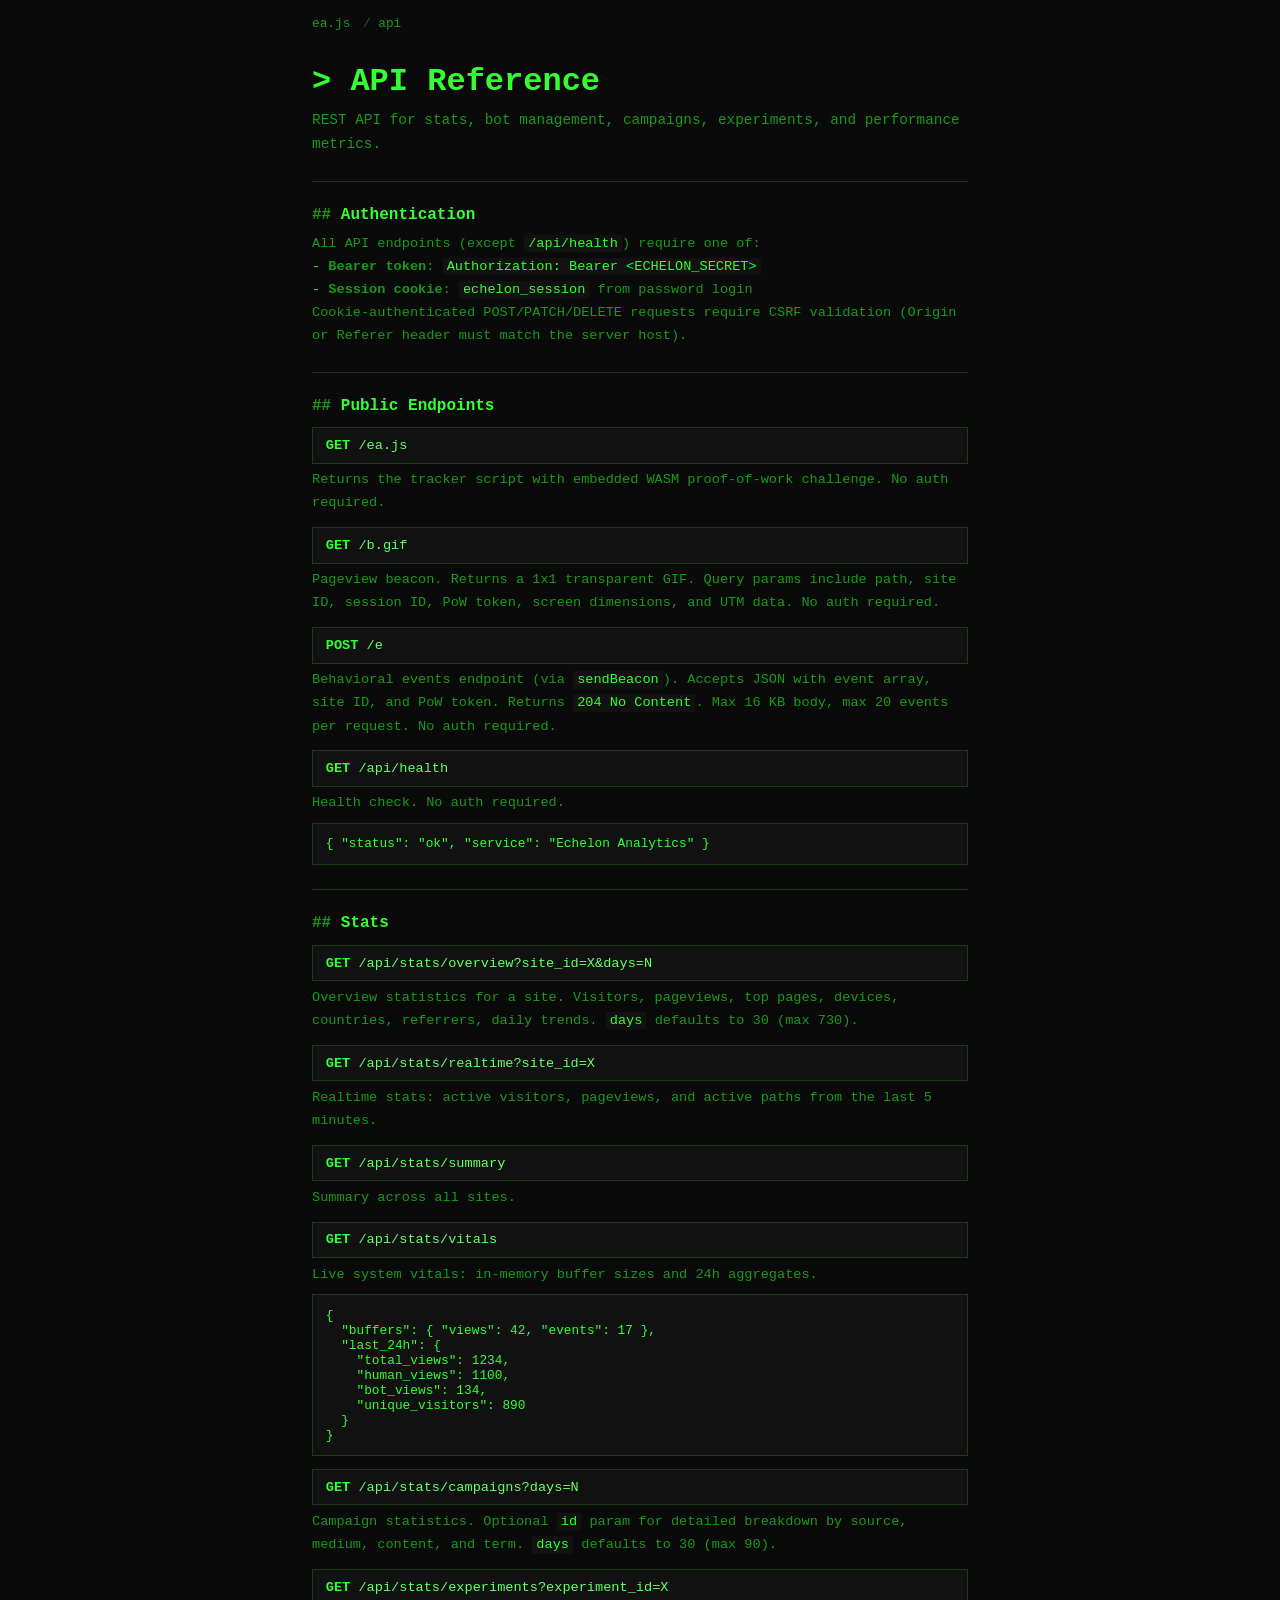
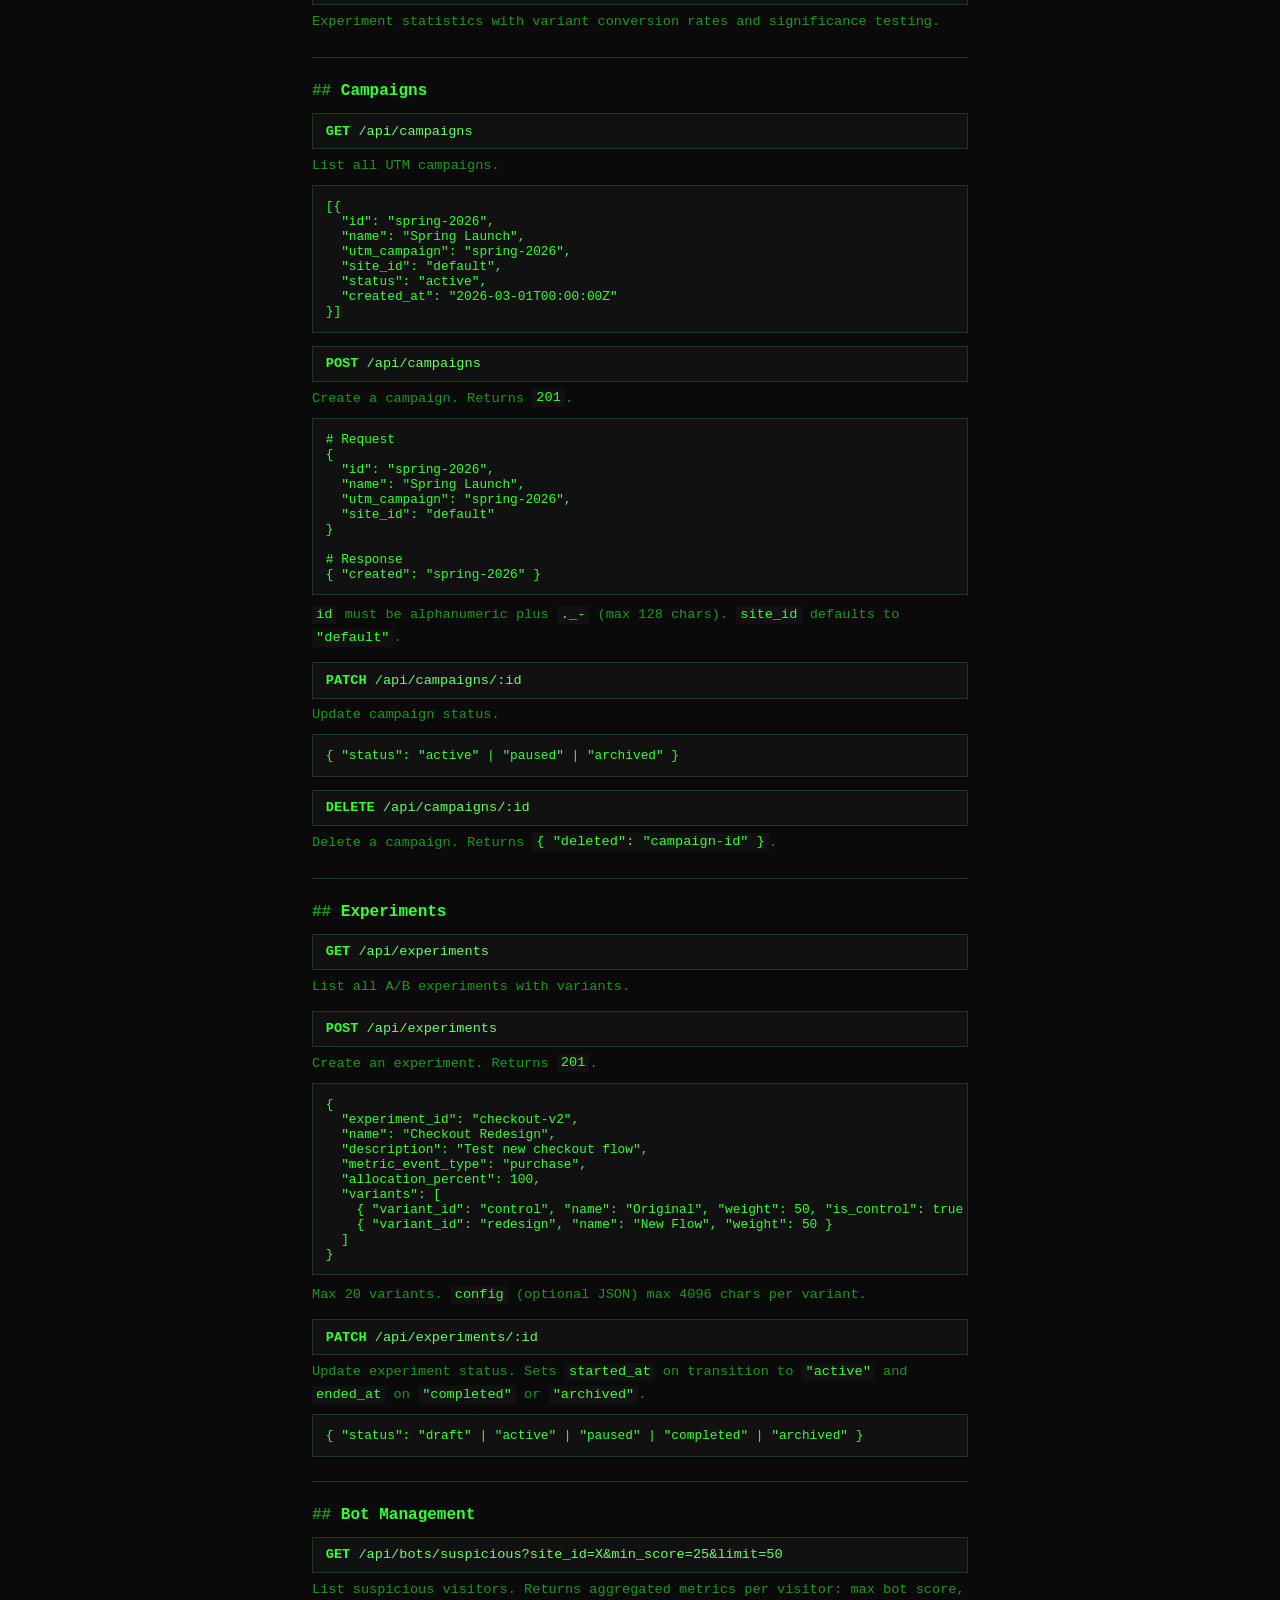
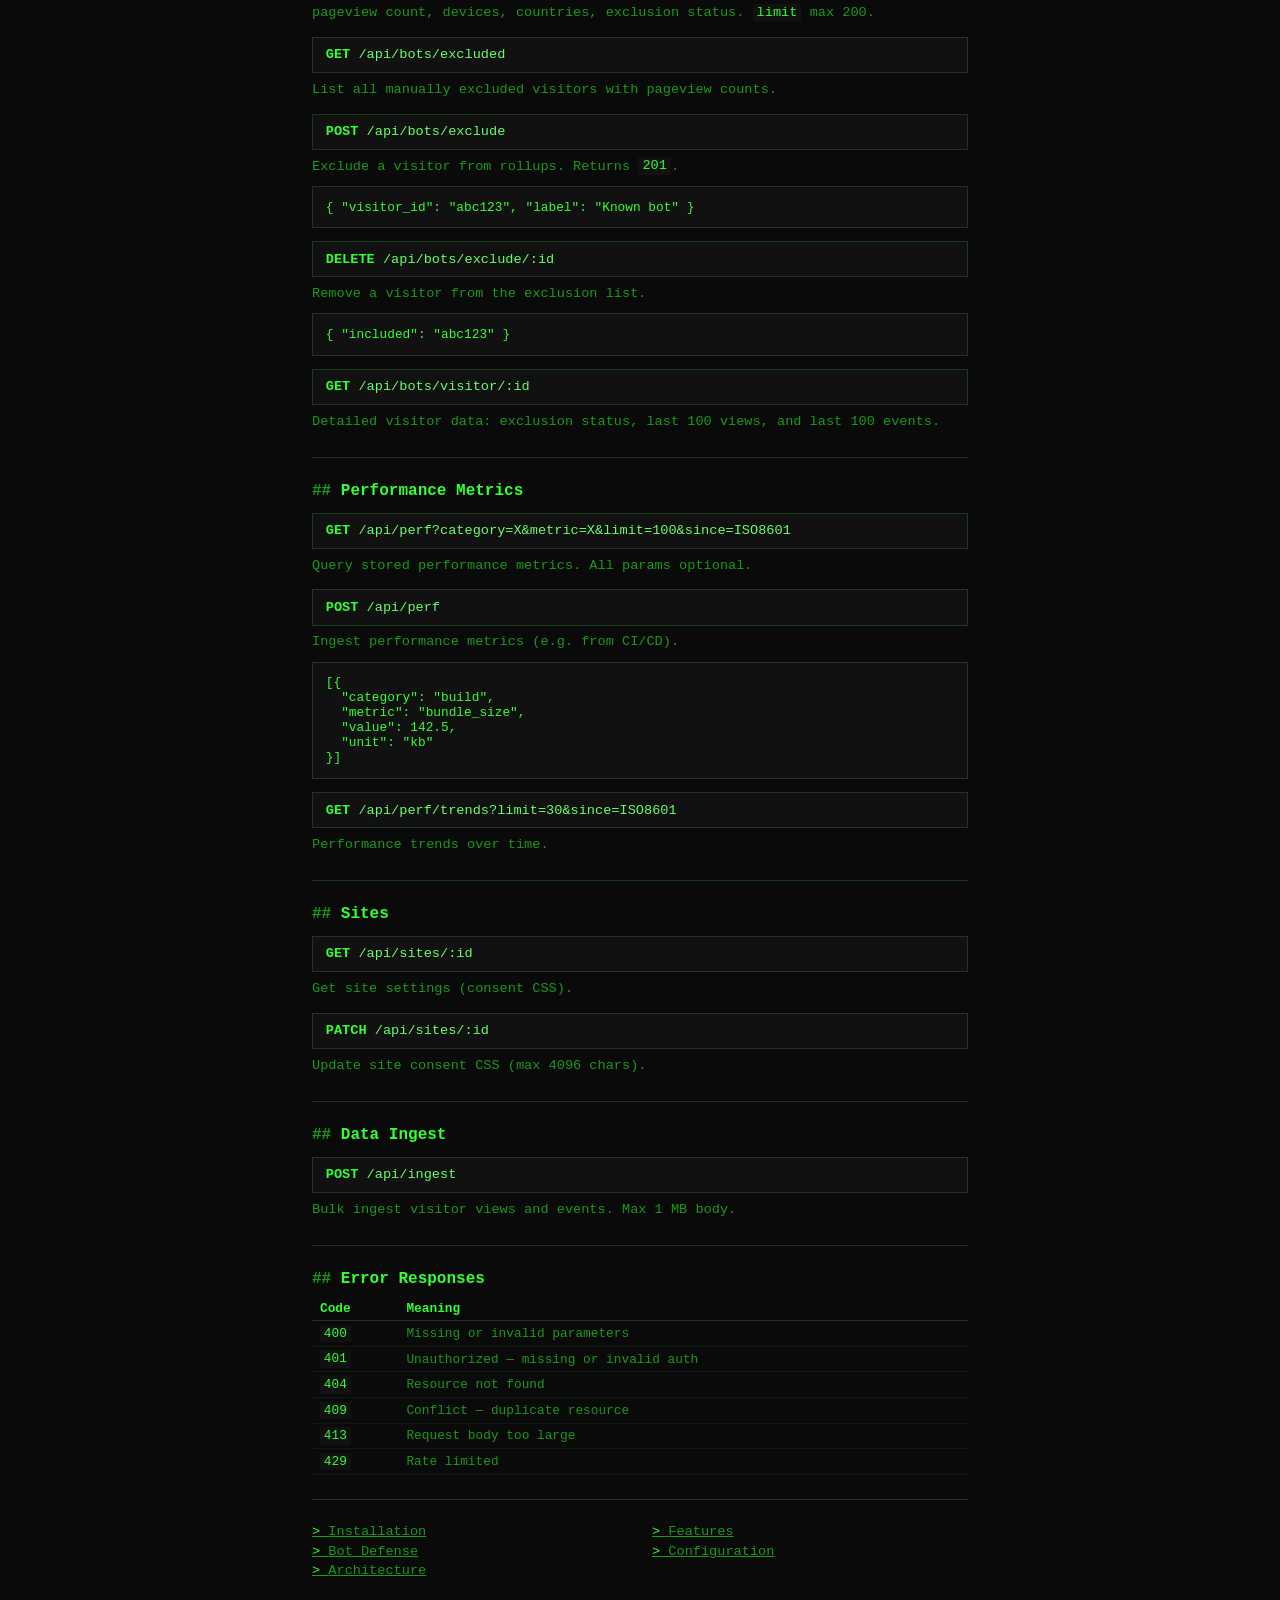
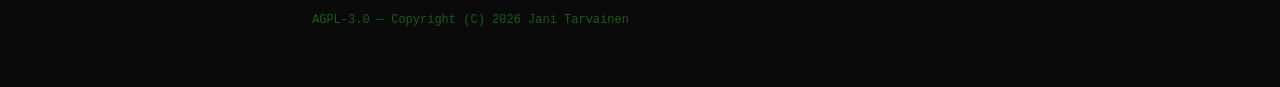
==== docs/api.html @ 827e0e88 "Complete documentation site with SEO, LLM discovery, and WASM PoW prominence Add missing api.html an" ====
<!DOCTYPE html>
<html lang="en">
<head>
<meta charset="utf-8">
<meta name="viewport" content="width=device-width, initial-scale=1">
<title>API Reference — ea.js Echelon Analytics</title>
<meta name="description" content="REST API reference for Echelon Analytics: stats, realtime monitoring, bot management, UTM campaigns, A/B experiments, performance metrics, and data ingest.">
<link rel="canonical" href="https://ea.js.org/api.html">
<link rel="icon" href="favicon.ico">
<meta property="og:type" content="article">
<meta property="og:site_name" content="ea.js — Echelon Analytics">
<meta property="og:title" content="API Reference — ea.js Echelon Analytics">
<meta property="og:description" content="REST API reference: stats, realtime monitoring, bot management, UTM campaigns, A/B experiments, and performance metrics.">
<meta property="og:url" content="https://ea.js.org/api.html">
<meta name="twitter:card" content="summary">
<meta name="twitter:title" content="API Reference — ea.js Echelon Analytics">
<meta name="twitter:description" content="REST API reference: stats, realtime monitoring, bot management, UTM campaigns, A/B experiments, and performance metrics.">
<link rel="stylesheet" href="css/style.css">
<script async src="https://ea.islets.app/ea.js" data-site="echelon-analytics" data-cookie></script>
</head>
<body>
<nav><a href="index.html">ea.js</a> <span class="sep">/</span> <a href="api.html">api</a></nav>
<main>
<h1>&gt; API Reference</h1>
<p class="tagline">REST API for stats, bot management, campaigns, experiments, and performance metrics.</p>

<hr>

<h2>Authentication</h2>
<p>All API endpoints (except <code>/api/health</code>) require one of:</p>
<ul>
<li><strong>Bearer token</strong>: <code>Authorization: Bearer &lt;ECHELON_SECRET&gt;</code></li>
<li><strong>Session cookie</strong>: <code>echelon_session</code> from password login</li>
</ul>
<p>Cookie-authenticated POST/PATCH/DELETE requests require CSRF validation (Origin or Referer header must match the server host).</p>

<hr>

<h2>Public Endpoints</h2>

<div class="endpoint"><span class="method">GET</span> <span class="path">/ea.js</span></div>
<p>Returns the tracker script with embedded WASM proof-of-work challenge. No auth required.</p>

<div class="endpoint"><span class="method">GET</span> <span class="path">/b.gif</span></div>
<p>Pageview beacon. Returns a 1x1 transparent GIF. Query params include path, site ID, session ID, PoW token, screen dimensions, and UTM data. No auth required.</p>

<div class="endpoint"><span class="method">POST</span> <span class="path">/e</span></div>
<p>Behavioral events endpoint (via <code>sendBeacon</code>). Accepts JSON with event array, site ID, and PoW token. Returns <code>204 No Content</code>. Max 16 KB body, max 20 events per request. No auth required.</p>

<div class="endpoint"><span class="method">GET</span> <span class="path">/api/health</span></div>
<p>Health check. No auth required.</p>
<pre>{ "status": "ok", "service": "Echelon Analytics" }</pre>

<hr>

<h2>Stats</h2>

<div class="endpoint"><span class="method">GET</span> <span class="path">/api/stats/overview?site_id=X&amp;days=N</span></div>
<p>Overview statistics for a site. Visitors, pageviews, top pages, devices, countries, referrers, daily trends. <code>days</code> defaults to 30 (max 730).</p>

<div class="endpoint"><span class="method">GET</span> <span class="path">/api/stats/realtime?site_id=X</span></div>
<p>Realtime stats: active visitors, pageviews, and active paths from the last 5 minutes.</p>

<div class="endpoint"><span class="method">GET</span> <span class="path">/api/stats/summary</span></div>
<p>Summary across all sites.</p>

<div class="endpoint"><span class="method">GET</span> <span class="path">/api/stats/vitals</span></div>
<p>Live system vitals: in-memory buffer sizes and 24h aggregates.</p>
<pre>{
  "buffers": { "views": 42, "events": 17 },
  "last_24h": {
    "total_views": 1234,
    "human_views": 1100,
    "bot_views": 134,
    "unique_visitors": 890
  }
}</pre>

<div class="endpoint"><span class="method">GET</span> <span class="path">/api/stats/campaigns?days=N</span></div>
<p>Campaign statistics. Optional <code>id</code> param for detailed breakdown by source, medium, content, and term. <code>days</code> defaults to 30 (max 90).</p>

<div class="endpoint"><span class="method">GET</span> <span class="path">/api/stats/experiments?experiment_id=X</span></div>
<p>Experiment statistics with variant conversion rates and significance testing.</p>

<hr>

<h2>Campaigns</h2>

<div class="endpoint"><span class="method">GET</span> <span class="path">/api/campaigns</span></div>
<p>List all UTM campaigns.</p>
<pre>[{
  "id": "spring-2026",
  "name": "Spring Launch",
  "utm_campaign": "spring-2026",
  "site_id": "default",
  "status": "active",
  "created_at": "2026-03-01T00:00:00Z"
}]</pre>

<div class="endpoint"><span class="method">POST</span> <span class="path">/api/campaigns</span></div>
<p>Create a campaign. Returns <code>201</code>.</p>
<pre># Request
{
  "id": "spring-2026",
  "name": "Spring Launch",
  "utm_campaign": "spring-2026",
  "site_id": "default"
}

# Response
{ "created": "spring-2026" }</pre>
<p><code>id</code> must be alphanumeric plus <code>._-</code> (max 128 chars). <code>site_id</code> defaults to <code>"default"</code>.</p>

<div class="endpoint"><span class="method">PATCH</span> <span class="path">/api/campaigns/:id</span></div>
<p>Update campaign status.</p>
<pre>{ "status": "active" | "paused" | "archived" }</pre>

<div class="endpoint"><span class="method">DELETE</span> <span class="path">/api/campaigns/:id</span></div>
<p>Delete a campaign. Returns <code>{ "deleted": "campaign-id" }</code>.</p>

<hr>

<h2>Experiments</h2>

<div class="endpoint"><span class="method">GET</span> <span class="path">/api/experiments</span></div>
<p>List all A/B experiments with variants.</p>

<div class="endpoint"><span class="method">POST</span> <span class="path">/api/experiments</span></div>
<p>Create an experiment. Returns <code>201</code>.</p>
<pre>{
  "experiment_id": "checkout-v2",
  "name": "Checkout Redesign",
  "description": "Test new checkout flow",
  "metric_event_type": "purchase",
  "allocation_percent": 100,
  "variants": [
    { "variant_id": "control", "name": "Original", "weight": 50, "is_control": true },
    { "variant_id": "redesign", "name": "New Flow", "weight": 50 }
  ]
}</pre>
<p>Max 20 variants. <code>config</code> (optional JSON) max 4096 chars per variant.</p>

<div class="endpoint"><span class="method">PATCH</span> <span class="path">/api/experiments/:id</span></div>
<p>Update experiment status. Sets <code>started_at</code> on transition to <code>"active"</code> and <code>ended_at</code> on <code>"completed"</code> or <code>"archived"</code>.</p>
<pre>{ "status": "draft" | "active" | "paused" | "completed" | "archived" }</pre>

<hr>

<h2>Bot Management</h2>

<div class="endpoint"><span class="method">GET</span> <span class="path">/api/bots/suspicious?site_id=X&amp;min_score=25&amp;limit=50</span></div>
<p>List suspicious visitors. Returns aggregated metrics per visitor: max bot score, pageview count, devices, countries, exclusion status. <code>limit</code> max 200.</p>

<div class="endpoint"><span class="method">GET</span> <span class="path">/api/bots/excluded</span></div>
<p>List all manually excluded visitors with pageview counts.</p>

<div class="endpoint"><span class="method">POST</span> <span class="path">/api/bots/exclude</span></div>
<p>Exclude a visitor from rollups. Returns <code>201</code>.</p>
<pre>{ "visitor_id": "abc123", "label": "Known bot" }</pre>

<div class="endpoint"><span class="method">DELETE</span> <span class="path">/api/bots/exclude/:id</span></div>
<p>Remove a visitor from the exclusion list.</p>
<pre>{ "included": "abc123" }</pre>

<div class="endpoint"><span class="method">GET</span> <span class="path">/api/bots/visitor/:id</span></div>
<p>Detailed visitor data: exclusion status, last 100 views, and last 100 events.</p>

<hr>

<h2>Performance Metrics</h2>

<div class="endpoint"><span class="method">GET</span> <span class="path">/api/perf?category=X&amp;metric=X&amp;limit=100&amp;since=ISO8601</span></div>
<p>Query stored performance metrics. All params optional.</p>

<div class="endpoint"><span class="method">POST</span> <span class="path">/api/perf</span></div>
<p>Ingest performance metrics (e.g. from CI/CD).</p>
<pre>[{
  "category": "build",
  "metric": "bundle_size",
  "value": 142.5,
  "unit": "kb"
}]</pre>

<div class="endpoint"><span class="method">GET</span> <span class="path">/api/perf/trends?limit=30&amp;since=ISO8601</span></div>
<p>Performance trends over time.</p>

<hr>

<h2>Sites</h2>

<div class="endpoint"><span class="method">GET</span> <span class="path">/api/sites/:id</span></div>
<p>Get site settings (consent CSS).</p>

<div class="endpoint"><span class="method">PATCH</span> <span class="path">/api/sites/:id</span></div>
<p>Update site consent CSS (max 4096 chars).</p>

<hr>

<h2>Data Ingest</h2>

<div class="endpoint"><span class="method">POST</span> <span class="path">/api/ingest</span></div>
<p>Bulk ingest visitor views and events. Max 1 MB body.</p>

<hr>

<h2>Error Responses</h2>
<table>
<tr><th>Code</th><th>Meaning</th></tr>
<tr><td><code>400</code></td><td>Missing or invalid parameters</td></tr>
<tr><td><code>401</code></td><td>Unauthorized — missing or invalid auth</td></tr>
<tr><td><code>404</code></td><td>Resource not found</td></tr>
<tr><td><code>409</code></td><td>Conflict — duplicate resource</td></tr>
<tr><td><code>413</code></td><td>Request body too large</td></tr>
<tr><td><code>429</code></td><td>Rate limited</td></tr>
</table>

<hr>
<div class="doc-nav">
<a href="installation.html">Installation</a>
<a href="features.html">Features</a>
<a href="bot-defense.html">Bot Defense</a>
<a href="configuration.html">Configuration</a>
<a href="architecture.html">Architecture</a>
</div>
<p class="footer">AGPL-3.0 — Copyright (C) 2026 Jani Tarvainen</p>
</main>
</body>
</html>
---- docs/css/style.css ----
* { margin: 0; padding: 0; box-sizing: border-box; }
body {
  background: #0a0a0a;
  color: #33ff33;
  font-family: "Courier New", Courier, monospace;
  min-height: 100vh;
  display: flex;
  flex-direction: column;
  align-items: center;
}
main {
  max-width: 720px;
  width: 100%;
  padding: 2rem;
  flex: 1;
}
h1 {
  font-size: 2rem;
  margin-bottom: 0.5rem;
}
h1 span { color: #1a9a1a; }
.tagline {
  color: #1a9a1a;
  font-size: 0.9rem;
  margin-bottom: 1.5rem;
}
h2 {
  font-size: 1rem;
  margin-top: 1.5rem;
  margin-bottom: 0.5rem;
  color: #33ff33;
}
h2::before { content: "## "; color: #1a9a1a; }
h3 {
  font-size: 0.9rem;
  margin-top: 1.2rem;
  margin-bottom: 0.4rem;
  color: #33ff33;
}
h3::before { content: "### "; color: #1a9a1a; }
p, li {
  color: #1a9a1a;
  font-size: 0.85rem;
  line-height: 1.7;
}
ul, ol {
  list-style: none;
  padding: 0;
}
li::before {
  content: "- ";
  color: #33ff33;
}
code {
  color: #33ff33;
  background: #111;
  padding: 0.1em 0.3em;
}
pre {
  background: #111;
  border: 1px solid #1a3a1a;
  padding: 0.8rem;
  margin: 0.5rem 0;
  overflow-x: auto;
  font-size: 0.8rem;
  color: #33ff33;
}
a { color: #33ff33; }
a:hover { color: #66ff66; }
.cursor {
  display: inline-block;
  width: 0.6em;
  height: 1.1em;
  background: #33ff33;
  vertical-align: text-bottom;
  animation: blink 1s step-end infinite;
}
@keyframes blink {
  50% { opacity: 0; }
}
hr {
  border: none;
  border-top: 1px solid #1a3a1a;
  margin: 1.5rem 0;
}
.footer {
  margin-top: 2rem;
  font-size: 0.75rem;
  color: #1a5a1a;
}

/* Navigation */
nav {
  max-width: 720px;
  width: 100%;
  padding: 1rem 2rem 0;
  font-size: 0.8rem;
}
nav a {
  color: #1a9a1a;
  text-decoration: none;
  margin-right: 0.3rem;
}
nav a:hover { color: #33ff33; }
nav .sep { color: #1a5a1a; }

/* Doc index grid */
.doc-nav {
  display: grid;
  grid-template-columns: 1fr 1fr;
  gap: 0.3rem 1.5rem;
  margin: 0.5rem 0;
}
.doc-nav a {
  font-size: 0.85rem;
  color: #1a9a1a;
}
.doc-nav a:hover { color: #33ff33; }
.doc-nav a::before {
  content: "> ";
  color: #33ff33;
}

/* Tables */
table {
  width: 100%;
  border-collapse: collapse;
  margin: 0.5rem 0;
  font-size: 0.8rem;
}
th {
  text-align: left;
  color: #33ff33;
  border-bottom: 1px solid #1a3a1a;
  padding: 0.3rem 0.5rem;
}
td {
  color: #1a9a1a;
  border-bottom: 1px solid #0d1a0d;
  padding: 0.3rem 0.5rem;
  vertical-align: top;
}
tr:hover td { color: #33ff33; }

/* Endpoint blocks */
.endpoint {
  background: #111;
  border: 1px solid #1a3a1a;
  padding: 0.6rem 0.8rem;
  margin: 0.8rem 0 0.3rem;
  font-size: 0.85rem;
}
.endpoint .method {
  color: #33ff33;
  font-weight: bold;
}
.endpoint .path {
  color: #66ff66;
}
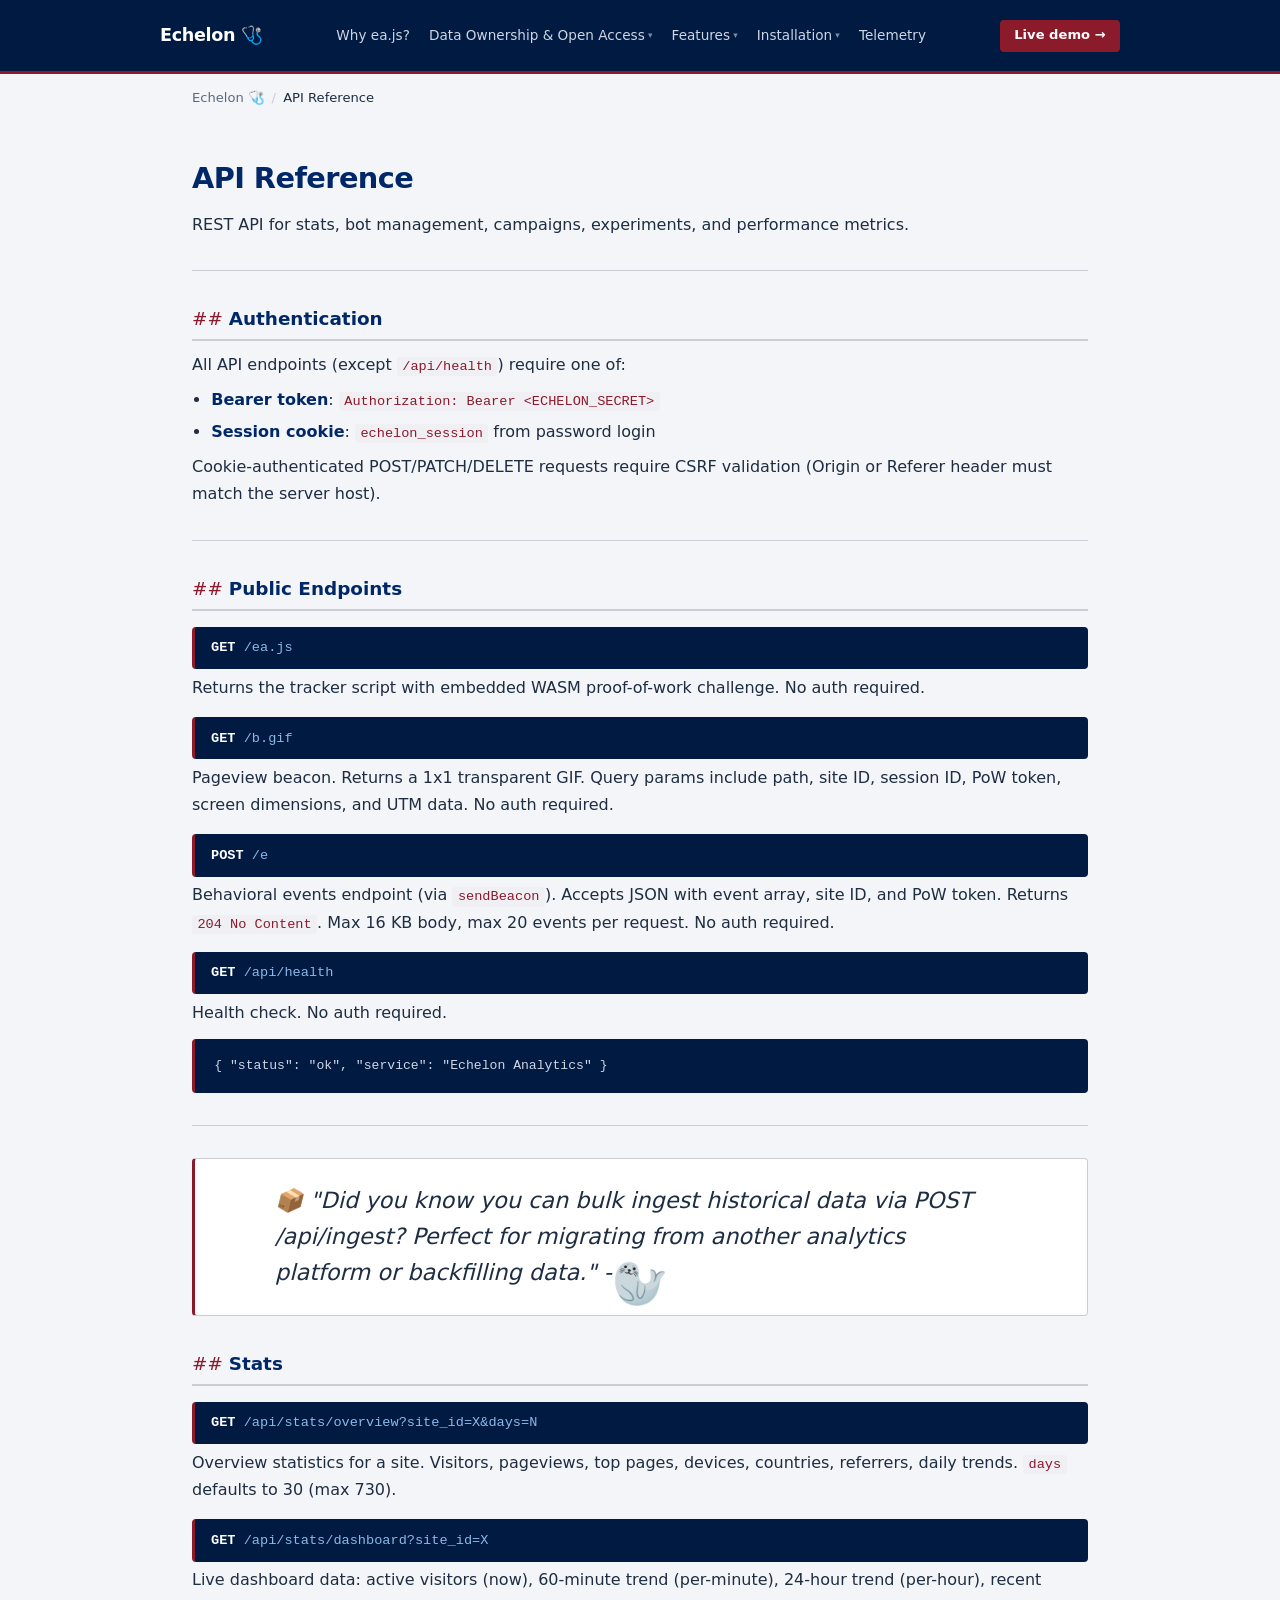
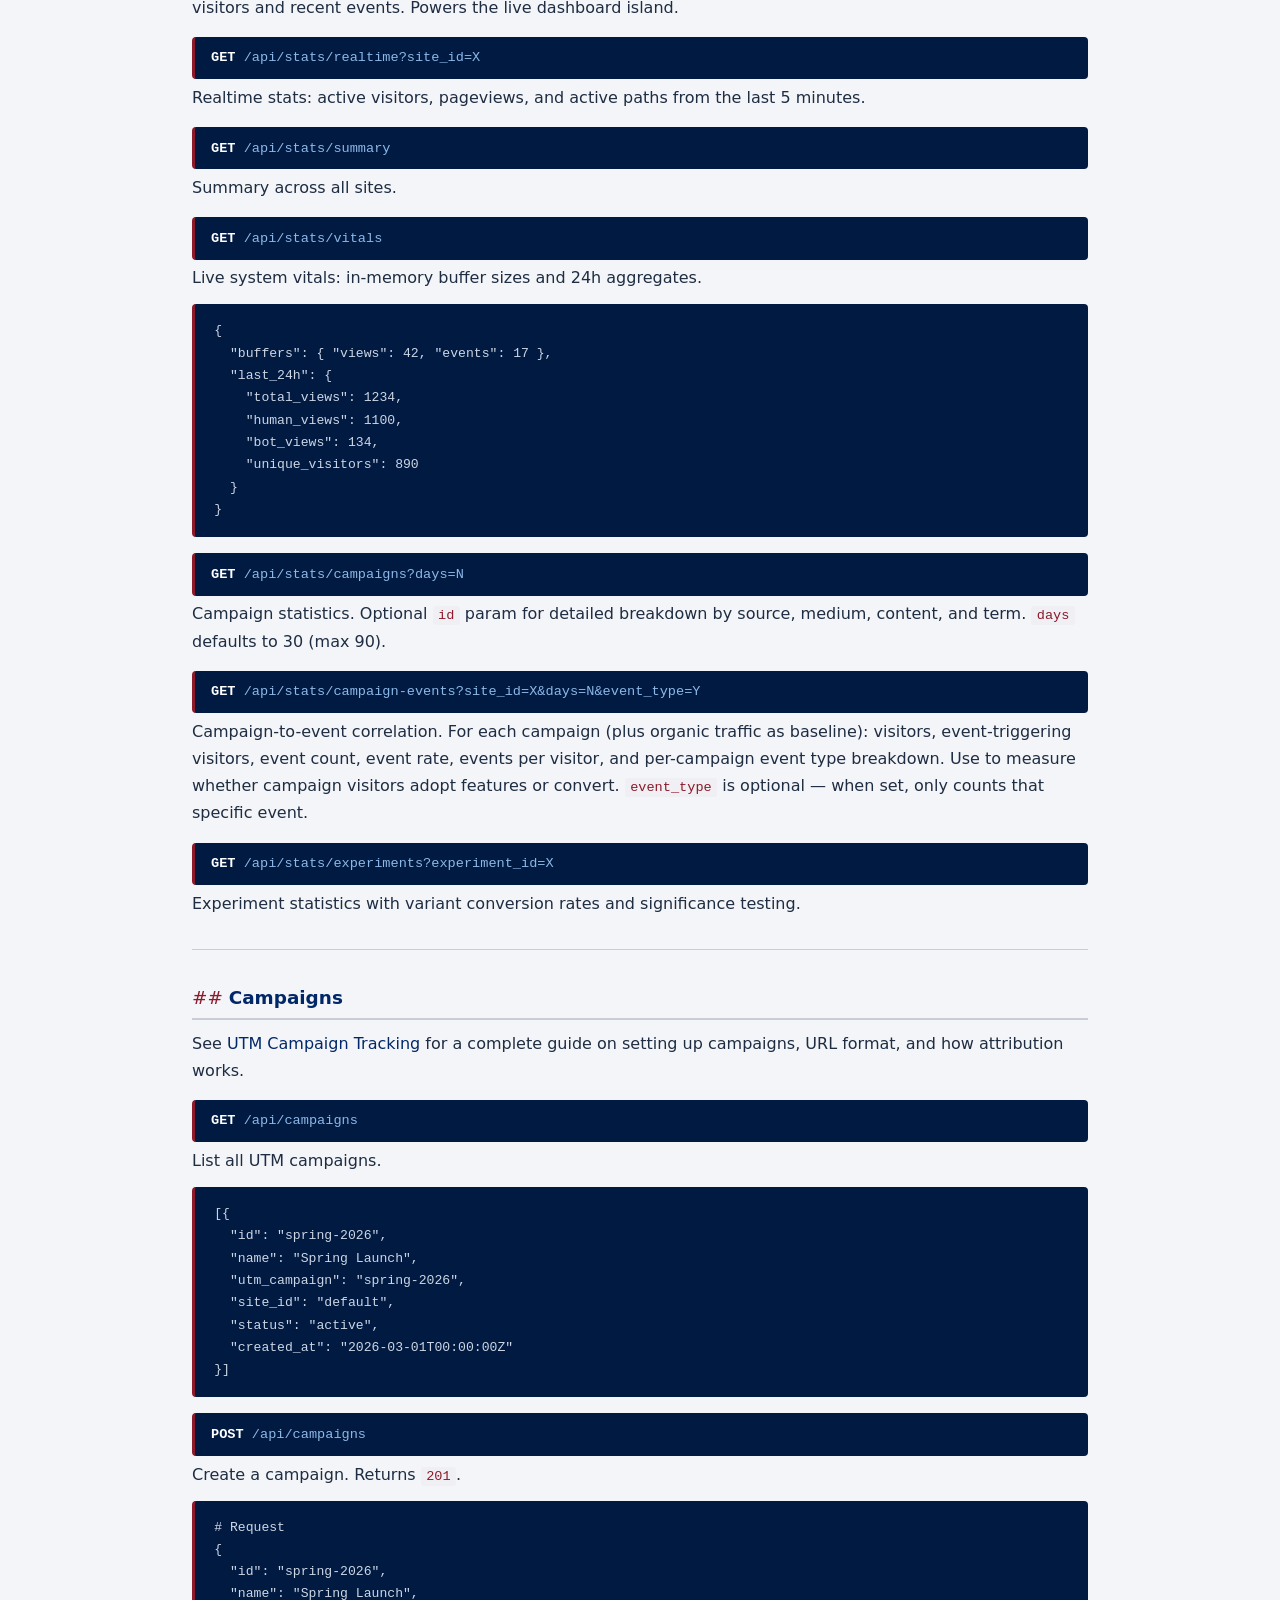
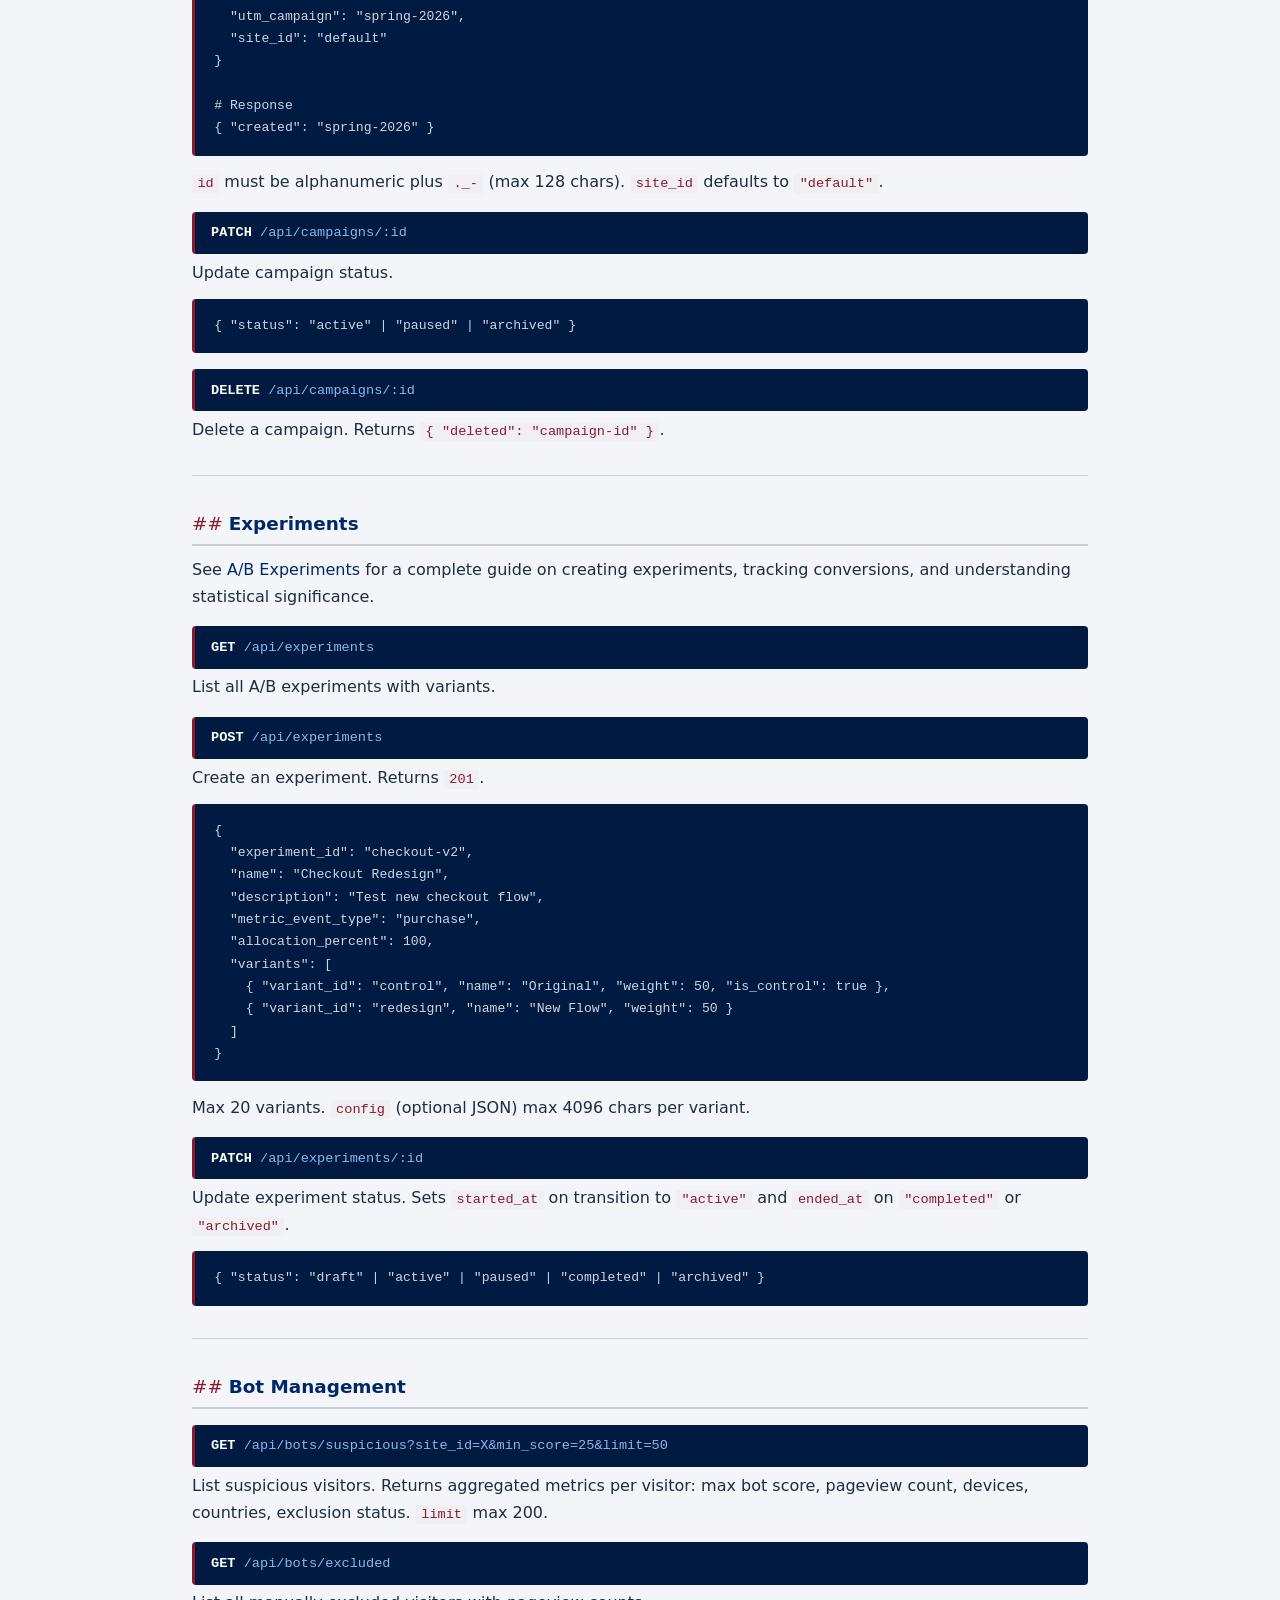
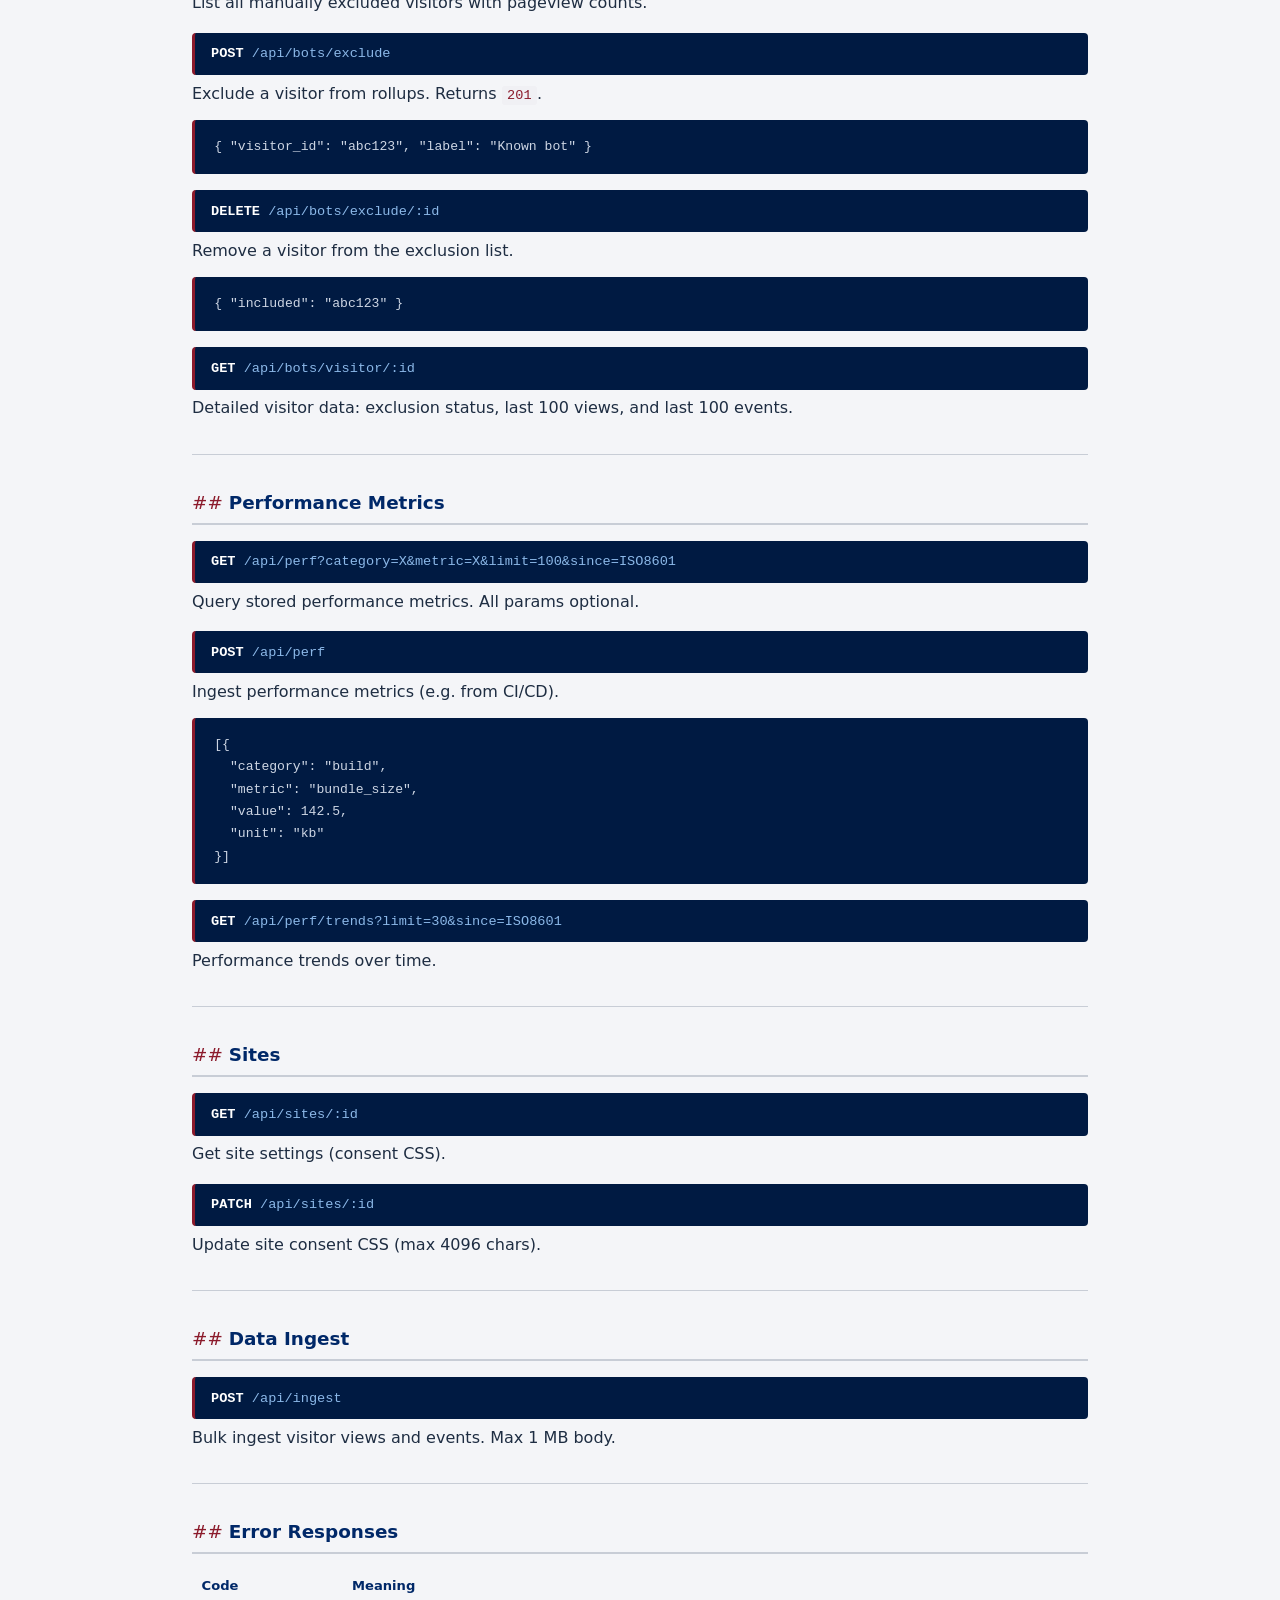
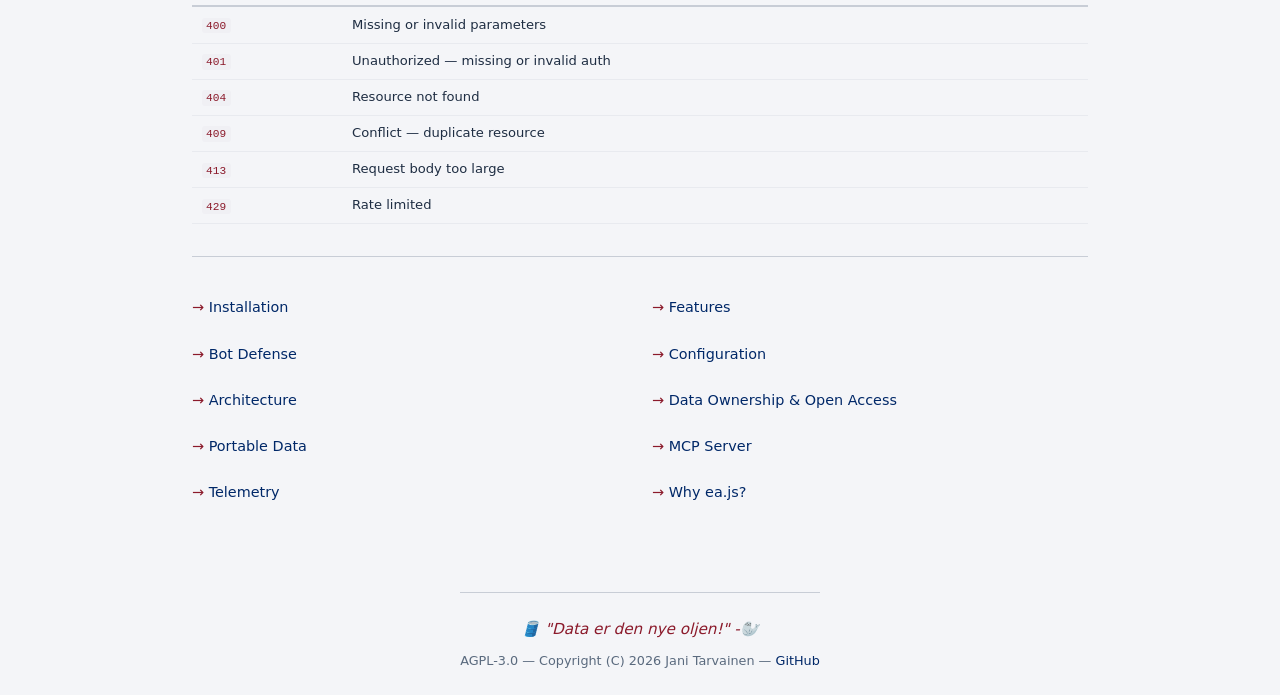
==== commit 7a9bca92: "Release v0.5.1 — hardening, changing documentation track url" ====
--- a/docs/api.html
+++ b/docs/api.html
@@ -3,25 +3,62 @@
 <head>
 <meta charset="utf-8">
 <meta name="viewport" content="width=device-width, initial-scale=1">
-<title>API Reference — ea.js Echelon Analytics</title>
-<meta name="description" content="REST API reference for Echelon Analytics: stats, realtime monitoring, bot management, UTM campaigns, A/B experiments, performance metrics, and data ingest.">
+<title>API Reference — Echelon Analytics</title>
+<meta name="description" content="REST API reference for Echelon Analytics: stats, live dashboard, realtime monitoring, bot management, UTM campaigns, A/B experiments, performance metrics, and data ingest.">
 <link rel="canonical" href="https://ea.js.org/api.html">
 <link rel="icon" href="favicon.ico">
 <meta property="og:type" content="article">
-<meta property="og:site_name" content="ea.js — Echelon Analytics">
-<meta property="og:title" content="API Reference — ea.js Echelon Analytics">
-<meta property="og:description" content="REST API reference: stats, realtime monitoring, bot management, UTM campaigns, A/B experiments, and performance metrics.">
+<meta property="og:site_name" content="Echelon Analytics">
+<meta property="og:title" content="API Reference — Echelon Analytics">
+<meta property="og:description" content="REST API reference: stats, live dashboard, realtime monitoring, bot management, UTM campaigns, A/B experiments, and performance metrics.">
 <meta property="og:url" content="https://ea.js.org/api.html">
 <meta name="twitter:card" content="summary">
-<meta name="twitter:title" content="API Reference — ea.js Echelon Analytics">
-<meta name="twitter:description" content="REST API reference: stats, realtime monitoring, bot management, UTM campaigns, A/B experiments, and performance metrics.">
+<meta name="twitter:title" content="API Reference — Echelon Analytics">
+<meta name="twitter:description" content="REST API reference: stats, live dashboard, realtime monitoring, bot management, UTM campaigns, A/B experiments, and performance metrics.">
 <link rel="stylesheet" href="css/style.css">
-<script async src="https://ea.islets.app/ea.js" data-site="echelon-analytics" data-cookie></script>
+<script async src="https://ea.trippi.app/ea.js" data-site="ea.js.org" data-cookie></script>
 </head>
 <body>
-<nav><a href="index.html">ea.js</a> <span class="sep">/</span> <a href="api.html">api</a></nav>
+
+<header class="site-header" style="visibility:hidden">
+  <div class="site-header-inner">
+    <a href="/" class="logo">Echelon <span>🩺</span></a>
+    <button class="nav-toggle" aria-label="Menu" onclick="this.closest('.site-header').classList.toggle('nav-open')">🍔</button>
+    <div class="nav-links">
+      <a href="why-ea.html">Why ea.js?</a>
+      <div class="nav-group">
+        <a href="data-ownership.html" class="nav-group-label">Data Ownership &amp; Open Access <span class="caret">&#9662;</span></a>
+        <div class="nav-dropdown">
+          <a href="data-ownership.html">Data Ownership &amp; Open Access</a>
+          <a href="portable-data.html">Portable Data</a>
+          <a href="api.html">API</a>
+          <a href="mcp.html">MCP</a>
+        </div>
+      </div>
+      <div class="nav-group">
+        <a href="features.html" class="nav-group-label">Features <span class="caret">&#9662;</span></a>
+        <div class="nav-dropdown">
+          <a href="features.html">Features</a>
+          <a href="bot-defense.html">Bot Defense</a>
+          <a href="architecture.html">Architecture</a>
+        </div>
+      </div>
+      <div class="nav-group">
+        <a href="installation.html" class="nav-group-label">Installation <span class="caret">&#9662;</span></a>
+        <div class="nav-dropdown">
+          <a href="installation.html">Installation</a>
+          <a href="configuration.html">Configuration</a>
+        </div>
+      </div>
+      <a href="telemetry.html">Telemetry</a>
+    </div>
+    <a href="https://ea.islets.app/admin?site_id=ea" class="nav-cta" target="_blank" rel="noopener">Live demo &rarr;</a>
+  </div>
+</header>
+
+<nav><a href="/">Echelon 🩺</a> <span class="sep">/</span> API Reference</nav>
 <main>
-<h1>&gt; API Reference</h1>
+<h1>API Reference</h1>
 <p class="tagline">REST API for stats, bot management, campaigns, experiments, and performance metrics.</p>
 
 <hr>
@@ -29,8 +66,8 @@
 <h2>Authentication</h2>
 <p>All API endpoints (except <code>/api/health</code>) require one of:</p>
 <ul>
-<li><strong>Bearer token</strong>: <code>Authorization: Bearer &lt;ECHELON_SECRET&gt;</code></li>
-<li><strong>Session cookie</strong>: <code>echelon_session</code> from password login</li>
+  <li><strong>Bearer token</strong>: <code>Authorization: Bearer &lt;ECHELON_SECRET&gt;</code></li>
+  <li><strong>Session cookie</strong>: <code>echelon_session</code> from password login</li>
 </ul>
 <p>Cookie-authenticated POST/PATCH/DELETE requests require CSRF validation (Origin or Referer header must match the server host).</p>
 
@@ -53,10 +90,15 @@
 
 <hr>
 
+<p class="seal-tip">📦 "Did you know you can bulk ingest historical data via POST /api/ingest? Perfect for migrating from another analytics platform or backfilling data." -<span class="seal">🦭</span></p>
+
 <h2>Stats</h2>
 
 <div class="endpoint"><span class="method">GET</span> <span class="path">/api/stats/overview?site_id=X&amp;days=N</span></div>
 <p>Overview statistics for a site. Visitors, pageviews, top pages, devices, countries, referrers, daily trends. <code>days</code> defaults to 30 (max 730).</p>
+
+<div class="endpoint"><span class="method">GET</span> <span class="path">/api/stats/dashboard?site_id=X</span></div>
+<p>Live dashboard data: active visitors (now), 60-minute trend (per-minute), 24-hour trend (per-hour), recent visitors and recent events. Powers the live dashboard island.</p>
 
 <div class="endpoint"><span class="method">GET</span> <span class="path">/api/stats/realtime?site_id=X</span></div>
 <p>Realtime stats: active visitors, pageviews, and active paths from the last 5 minutes.</p>
@@ -79,12 +121,16 @@
 <div class="endpoint"><span class="method">GET</span> <span class="path">/api/stats/campaigns?days=N</span></div>
 <p>Campaign statistics. Optional <code>id</code> param for detailed breakdown by source, medium, content, and term. <code>days</code> defaults to 30 (max 90).</p>
 
+<div class="endpoint"><span class="method">GET</span> <span class="path">/api/stats/campaign-events?site_id=X&amp;days=N&amp;event_type=Y</span></div>
+<p>Campaign-to-event correlation. For each campaign (plus organic traffic as baseline): visitors, event-triggering visitors, event count, event rate, events per visitor, and per-campaign event type breakdown. Use to measure whether campaign visitors adopt features or convert. <code>event_type</code> is optional — when set, only counts that specific event.</p>
+
 <div class="endpoint"><span class="method">GET</span> <span class="path">/api/stats/experiments?experiment_id=X</span></div>
 <p>Experiment statistics with variant conversion rates and significance testing.</p>
 
 <hr>
 
 <h2>Campaigns</h2>
+<p>See <a href="features.html#utm">UTM Campaign Tracking</a> for a complete guide on setting up campaigns, URL format, and how attribution works.</p>
 
 <div class="endpoint"><span class="method">GET</span> <span class="path">/api/campaigns</span></div>
 <p>List all UTM campaigns.</p>
@@ -121,6 +167,7 @@
 <hr>
 
 <h2>Experiments</h2>
+<p>See <a href="features.html#experiments">A/B Experiments</a> for a complete guide on creating experiments, tracking conversions, and understanding statistical significance.</p>
 
 <div class="endpoint"><span class="method">GET</span> <span class="path">/api/experiments</span></div>
 <p>List all A/B experiments with variants.</p>
@@ -216,13 +263,24 @@
 
 <hr>
 <div class="doc-nav">
-<a href="installation.html">Installation</a>
-<a href="features.html">Features</a>
-<a href="bot-defense.html">Bot Defense</a>
-<a href="configuration.html">Configuration</a>
-<a href="architecture.html">Architecture</a>
+  <a href="installation.html">Installation</a>
+  <a href="features.html">Features</a>
+  <a href="bot-defense.html">Bot Defense</a>
+  <a href="configuration.html">Configuration</a>
+  <a href="architecture.html">Architecture</a>
+  <a href="data-ownership.html">Data Ownership &amp; Open Access</a>
+  <a href="portable-data.html">Portable Data</a>
+  <a href="mcp.html">MCP Server</a>
+  <a href="telemetry.html">Telemetry</a>
+  <a href="why-ea.html">Why ea.js?</a>
 </div>
-<p class="footer">AGPL-3.0 — Copyright (C) 2026 Jani Tarvainen</p>
 </main>
+
+<footer class="footer">
+  <div class="quote">🛢️ "Data er den nye oljen!" -🦭</div>
+  <div class="links">AGPL-3.0 — Copyright (C) 2026 Jani Tarvainen — <a href="https://github.com/janit/ea">GitHub</a></div>
+</footer>
+
+<script>(function(){var h=document.querySelector(".site-header");if(!h)return;var inner=h.querySelector(".site-header-inner");function check(){h.removeAttribute("data-collapsed");h.classList.remove("nav-open");if(inner.scrollWidth>inner.clientWidth+2)h.setAttribute("data-collapsed","");}window.addEventListener("resize",check);check();h.style.visibility="";})()</script>
 </body>
 </html>
--- a/docs/css/style.css
+++ b/docs/css/style.css
@@ -1,159 +1,484 @@
+/* ea.js — Echelon Analytics Documentation
+   Norway-inspired palette: navy #002868, burgundy #8b1a2b, white */
+
 * { margin: 0; padding: 0; box-sizing: border-box; }
+
+:root {
+  --navy: #002868;
+  --navy-dark: #001a42;
+  --navy-light: #0a3d8f;
+  --burgundy: #8b1a2b;
+  --burgundy-light: #a52238;
+  --bg: #f4f5f8;
+  --surface: #ffffff;
+  --border: #c8cdd6;
+  --text: #1e2d42;
+  --muted: #5a6a7e;
+  --font: "Inter", system-ui, -apple-system, "Segoe UI", Roboto, sans-serif;
+  --mono: "JetBrains Mono", "Fira Code", "Courier New", monospace;
+}
+
 body {
-  background: #0a0a0a;
-  color: #33ff33;
-  font-family: "Courier New", Courier, monospace;
+  background: var(--bg);
+  color: var(--text);
+  font-family: var(--font);
   min-height: 100vh;
   display: flex;
   flex-direction: column;
   align-items: center;
-}
+  line-height: 1.7;
+}
+
+/* Hero / Header bar */
+.site-header {
+  width: 100%;
+  background: var(--navy-dark);
+  border-bottom: 3px solid var(--burgundy);
+  padding: 1rem 2rem;
+  display: flex;
+  justify-content: center;
+  position: sticky;
+  top: 0;
+  z-index: 100;
+}
+.site-header-inner {
+  max-width: 960px;
+  width: 100%;
+  display: flex;
+  align-items: center;
+  gap: 1rem;
+}
+.nav-links {
+  flex: 1;
+  display: flex;
+  align-items: stretch;
+  justify-content: center;
+  gap: 0;
+}
+.nav-links > a {
+  display: flex;
+  align-items: center;
+  padding: 0.5rem 0.6rem;
+}
+.site-header a {
+  color: #cdd6e4;
+  text-decoration: none;
+  font-size: 0.85rem;
+}
+.site-header a:hover { color: #fff; text-decoration: none; }
+.site-header .logo {
+  font-weight: 700;
+  font-size: 1.1rem;
+  color: #fff;
+  letter-spacing: -0.02em;
+}
+.site-header .logo span { color: #8b9ab4; }
+.site-header .nav-cta {
+  background: var(--burgundy);
+  color: #fff !important;
+  padding: 0.3rem 0.9rem;
+  border-radius: 4px;
+  font-weight: 600;
+  font-size: 0.82rem;
+  white-space: nowrap;
+  transition: background 0.15s;
+  margin-left: auto;
+}
+.site-header .nav-cta:hover { background: var(--burgundy-light); text-decoration: none; }
+
+/* Main content */
 main {
-  max-width: 720px;
+  max-width: 960px;
   width: 100%;
   padding: 2rem;
   flex: 1;
 }
+
+/* Hero section */
+.hero {
+  text-align: center;
+  padding: 2rem 0 1.5rem;
+}
+.hero img {
+  border-radius: 50%;
+  margin-bottom: 1rem;
+  box-shadow: 0 4px 24px rgba(0,40,104,0.15);
+}
+.hero h1 {
+  font-size: 2.2rem;
+  color: var(--navy);
+  margin-bottom: 0.5rem;
+  letter-spacing: -0.03em;
+}
+.hero h1 span { color: var(--burgundy); }
+.hero .tagline {
+  color: var(--muted);
+  font-size: 1.05rem;
+  max-width: 520px;
+  margin: 0 auto 1rem;
+  line-height: 1.6;
+}
+.hero .quote {
+  font-size: 0.9rem;
+  color: var(--burgundy);
+  font-style: italic;
+  margin-top: 0.5rem;
+}
+
+/* Typography */
 h1 {
-  font-size: 2rem;
+  font-size: 1.8rem;
+  color: var(--navy);
   margin-bottom: 0.5rem;
-}
-h1 span { color: #1a9a1a; }
-.tagline {
-  color: #1a9a1a;
-  font-size: 0.9rem;
-  margin-bottom: 1.5rem;
+  letter-spacing: -0.02em;
 }
 h2 {
+  font-size: 1.15rem;
+  margin-top: 2rem;
+  margin-bottom: 0.6rem;
+  color: var(--navy);
+  border-bottom: 2px solid var(--border);
+  padding-bottom: 0.3rem;
+}
+h2::before {
+  content: "## ";
+  color: var(--burgundy);
+  font-weight: 400;
+}
+h3 {
   font-size: 1rem;
-  margin-top: 1.5rem;
-  margin-bottom: 0.5rem;
-  color: #33ff33;
-}
-h2::before { content: "## "; color: #1a9a1a; }
-h3 {
-  font-size: 0.9rem;
-  margin-top: 1.2rem;
+  margin-top: 1.4rem;
   margin-bottom: 0.4rem;
-  color: #33ff33;
-}
-h3::before { content: "### "; color: #1a9a1a; }
+  color: var(--navy);
+}
+h3::before {
+  content: "### ";
+  color: var(--burgundy);
+  font-weight: 400;
+  font-size: 0.9em;
+}
 p, li {
-  color: #1a9a1a;
-  font-size: 0.85rem;
+  color: var(--text);
+  font-size: 1rem;
   line-height: 1.7;
+  margin-bottom: 0.4rem;
 }
 ul, ol {
-  list-style: none;
+  padding-left: 1.2rem;
+  margin: 0.5rem 0;
+}
+li { margin-bottom: 0.3rem; }
+strong { color: var(--navy); }
+
+/* Links */
+a { color: var(--navy); text-decoration: none; }
+a:hover { color: var(--navy-light); }
+
+/* Code */
+code {
+  color: var(--burgundy);
+  background: #f0f0f4;
+  padding: 0.15em 0.4em;
+  border-radius: 3px;
+  font-family: var(--mono);
+  font-size: 0.85em;
+}
+pre {
+  background: var(--navy-dark);
+  color: #cdd6e4;
+  border-left: 3px solid var(--burgundy);
+  padding: 1rem 1.2rem;
+  margin: 0.8rem 0;
+  overflow-x: auto;
+  font-size: 0.82rem;
+  font-family: var(--mono);
+  border-radius: 4px;
+}
+pre code {
+  color: inherit;
+  background: none;
   padding: 0;
 }
-li::before {
-  content: "- ";
-  color: #33ff33;
-}
-code {
-  color: #33ff33;
-  background: #111;
-  padding: 0.1em 0.3em;
-}
-pre {
-  background: #111;
-  border: 1px solid #1a3a1a;
-  padding: 0.8rem;
-  margin: 0.5rem 0;
-  overflow-x: auto;
-  font-size: 0.8rem;
-  color: #33ff33;
-}
-a { color: #33ff33; }
-a:hover { color: #66ff66; }
-.cursor {
-  display: inline-block;
-  width: 0.6em;
-  height: 1.1em;
-  background: #33ff33;
-  vertical-align: text-bottom;
-  animation: blink 1s step-end infinite;
-}
-@keyframes blink {
-  50% { opacity: 0; }
-}
+
+/* Dividers */
 hr {
   border: none;
-  border-top: 1px solid #1a3a1a;
-  margin: 1.5rem 0;
-}
-.footer {
-  margin-top: 2rem;
-  font-size: 0.75rem;
-  color: #1a5a1a;
-}
-
-/* Navigation */
+  border-top: 1px solid var(--border);
+  margin: 2rem 0;
+}
+
+/* Cards */
+.card {
+  background: var(--surface);
+  border: 1px solid var(--border);
+  border-top: 3px solid var(--burgundy);
+  padding: 1.5rem;
+  margin: 1rem 0;
+  border-radius: 4px;
+}
+.card h3 { margin-top: 0; }
+.card h3::before { content: ""; }
+
+/* Feature grid */
+.features {
+  display: grid;
+  grid-template-columns: 1fr 1fr;
+  gap: 1rem;
+  margin: 1rem 0;
+}
+.feature {
+  background: var(--surface);
+  border: 1px solid var(--border);
+  padding: 1.2rem;
+  border-radius: 4px;
+}
+.feature h3 {
+  margin-top: 0;
+  font-size: 0.95rem;
+}
+.feature h3::before { content: ""; }
+.feature p {
+  font-size: 0.85rem;
+  color: var(--muted);
+  margin-bottom: 0;
+}
+
+/* Breadcrumb nav */
 nav {
-  max-width: 720px;
-  width: 100%;
-  padding: 1rem 2rem 0;
-  font-size: 0.8rem;
+  max-width: 960px;
+  width: 100%;
+  padding: 0.8rem 2rem;
+  font-size: 0.82rem;
 }
 nav a {
-  color: #1a9a1a;
+  color: var(--muted);
   text-decoration: none;
-  margin-right: 0.3rem;
-}
-nav a:hover { color: #33ff33; }
-nav .sep { color: #1a5a1a; }
-
-/* Doc index grid */
+}
+nav a:hover { color: var(--navy); }
+nav .sep { color: var(--border); margin: 0 0.2rem; }
+
+/* Doc nav grid */
 .doc-nav {
   display: grid;
   grid-template-columns: 1fr 1fr;
-  gap: 0.3rem 1.5rem;
-  margin: 0.5rem 0;
+  gap: 0.5rem 1.5rem;
+  margin: 1rem 0;
 }
 .doc-nav a {
-  font-size: 0.85rem;
-  color: #1a9a1a;
-}
-.doc-nav a:hover { color: #33ff33; }
+  font-size: 0.9rem;
+  color: var(--navy);
+  padding: 0.4rem 0;
+  border-bottom: 1px solid transparent;
+}
+.doc-nav a:hover {
+  color: var(--burgundy);
+  text-decoration: none !important;
+  border-bottom-color: var(--burgundy);
+}
 .doc-nav a::before {
-  content: "> ";
-  color: #33ff33;
+  content: "→ ";
+  color: var(--burgundy);
 }
 
 /* Tables */
 table {
   width: 100%;
   border-collapse: collapse;
-  margin: 0.5rem 0;
-  font-size: 0.8rem;
+  margin: 0.8rem 0;
+  font-size: 0.82rem;
 }
 th {
   text-align: left;
-  color: #33ff33;
-  border-bottom: 1px solid #1a3a1a;
-  padding: 0.3rem 0.5rem;
+  color: var(--navy);
+  font-weight: 600;
+  border-bottom: 2px solid var(--border);
+  padding: 0.5rem 0.6rem;
+  background: var(--bg);
 }
 td {
-  color: #1a9a1a;
-  border-bottom: 1px solid #0d1a0d;
-  padding: 0.3rem 0.5rem;
+  color: var(--text);
+  border-bottom: 1px solid #e8eaef;
+  padding: 0.4rem 0.6rem;
   vertical-align: top;
 }
-tr:hover td { color: #33ff33; }
-
-/* Endpoint blocks */
+tr:hover td { background: #f0f2f8; }
+
+/* Endpoint blocks (API docs) */
 .endpoint {
-  background: #111;
-  border: 1px solid #1a3a1a;
-  padding: 0.6rem 0.8rem;
-  margin: 0.8rem 0 0.3rem;
+  background: var(--navy-dark);
+  border-left: 3px solid var(--burgundy);
+  padding: 0.6rem 1rem;
+  margin: 1rem 0 0.3rem;
   font-size: 0.85rem;
+  font-family: var(--mono);
+  border-radius: 4px;
+  color: #cdd6e4;
 }
 .endpoint .method {
-  color: #33ff33;
+  color: #fff;
   font-weight: bold;
 }
 .endpoint .path {
-  color: #66ff66;
-}
+  color: #8bb8e8;
+}
+
+/* CTA button */
+.cta {
+  display: inline-block;
+  background: var(--navy);
+  color: #fff !important;
+  padding: 0.6rem 1.5rem;
+  border-radius: 4px;
+  font-size: 0.9rem;
+  font-weight: 600;
+  text-decoration: none !important;
+  margin: 0.5rem 0.5rem 0.5rem 0;
+  transition: background 0.15s;
+}
+.cta:hover { background: var(--navy-light); text-decoration: none !important; }
+.cta.secondary {
+  background: var(--burgundy);
+}
+.cta.secondary:hover { background: var(--burgundy-light); }
+
+/* Footer */
+.footer {
+  text-align: center;
+  padding: 1.5rem 0;
+  margin-top: 2rem;
+  border-top: 1px solid var(--border);
+}
+.footer .quote {
+  font-size: 0.95rem;
+  color: var(--burgundy);
+  font-style: italic;
+  margin-bottom: 0.4rem;
+}
+.footer .links {
+  font-size: 0.8rem;
+  color: var(--muted);
+}
+.footer .links a { color: var(--navy); }
+.footer .links a:hover { color: var(--burgundy); }
+
+/* Seal tips */
+.seal-tip {
+  background: var(--surface);
+  border: 1px solid var(--border);
+  border-left: 3px solid var(--burgundy);
+  padding: 1.5rem 5rem;
+  margin: 1rem 0;
+  font-size: 1.4rem;
+  font-style: italic;
+  color: var(--text);
+  border-radius: 4px;
+  line-height: 1.6;
+}
+.seal-tip .seal { font-size: 2em; font-style: normal; display: inline-block; vertical-align: middle; line-height: 0; position: relative; top: 10px; }
+
+/* Nav dropdowns */
+.nav-group {
+  position: relative;
+  display: flex;
+  align-items: center;
+  padding: 0.5rem 0.6rem;
+}
+.nav-group-label {
+  display: flex;
+  align-items: center;
+  gap: 0.2rem;
+}
+.caret { font-size: 0.65em; opacity: 0.6; }
+.nav-dropdown {
+  display: none;
+  position: absolute;
+  top: 100%;
+  left: 0;
+  background: var(--navy-dark);
+  border-top: 2px solid var(--burgundy);
+  box-shadow: 0 8px 24px rgba(0,0,0,0.3);
+  border-radius: 0 0 4px 4px;
+  min-width: 160px;
+  padding: 0.3rem 0;
+  z-index: 200;
+}
+.nav-group:hover .nav-dropdown { display: block; }
+.nav-dropdown a {
+  display: block;
+  padding: 0.4rem 1rem;
+  white-space: nowrap;
+}
+.nav-dropdown a:hover { background: var(--navy-light); text-decoration: none; }
+
+/* Hamburger toggle — hidden by default, shown by JS when links overflow */
+.nav-toggle {
+  display: none;
+  background: none;
+  border: none;
+  color: #cdd6e4;
+  font-size: 1.3rem;
+  cursor: pointer;
+  margin-left: auto;
+  line-height: 1;
+}
+.nav-toggle:hover { color: #fff; }
+
+/* Collapsed state — set by JS overflow detection */
+.site-header[data-collapsed] .nav-toggle { display: block; }
+.site-header[data-collapsed] .site-header-inner { flex-wrap: wrap; }
+.site-header[data-collapsed] .nav-links,
+.site-header[data-collapsed] .nav-cta { display: none; }
+.site-header[data-collapsed].nav-open .nav-links {
+  display: block;
+  width: 100%;
+  flex: none;
+}
+.site-header[data-collapsed].nav-open .nav-links > a {
+  display: block;
+  width: 100%;
+  padding: 0.3rem 0;
+  font-size: 0.9rem;
+}
+.site-header[data-collapsed].nav-open .nav-group {
+  display: block;
+  width: 100%;
+}
+.site-header[data-collapsed].nav-open .caret { display: none; }
+.site-header[data-collapsed].nav-open .nav-group-label {
+  display: block;
+  padding: 0.3rem 0;
+  font-size: 0.9rem;
+}
+.site-header[data-collapsed].nav-open .nav-dropdown {
+  display: block;
+  position: static;
+  background: none;
+  border: none;
+  box-shadow: none;
+  padding: 0;
+  min-width: 0;
+}
+.site-header[data-collapsed].nav-open .nav-dropdown a {
+  padding: 0.2rem 0 0.2rem 1rem;
+  font-size: 0.85rem;
+  width: 100%;
+}
+.site-header[data-collapsed].nav-open .nav-cta {
+  display: block;
+  width: 100%;
+  text-align: center;
+  margin-left: 0;
+  margin-top: 0.3rem;
+}
+.site-header[data-collapsed].nav-open .site-header-inner { gap: 0.4rem; }
+
+/* Responsive — non-nav layout only */
+@media (max-width: 640px) {
+  main { padding: 1rem; }
+  nav { padding: 0.5rem 1rem; }
+  .features { grid-template-columns: 1fr; }
+  .doc-nav { grid-template-columns: 1fr; }
+  .hero h1 { font-size: 1.6rem; }
+  .seal-tip { padding: 1.5rem 1.5rem; }
+  .site-header { padding: 0.8rem 1rem; }
+}
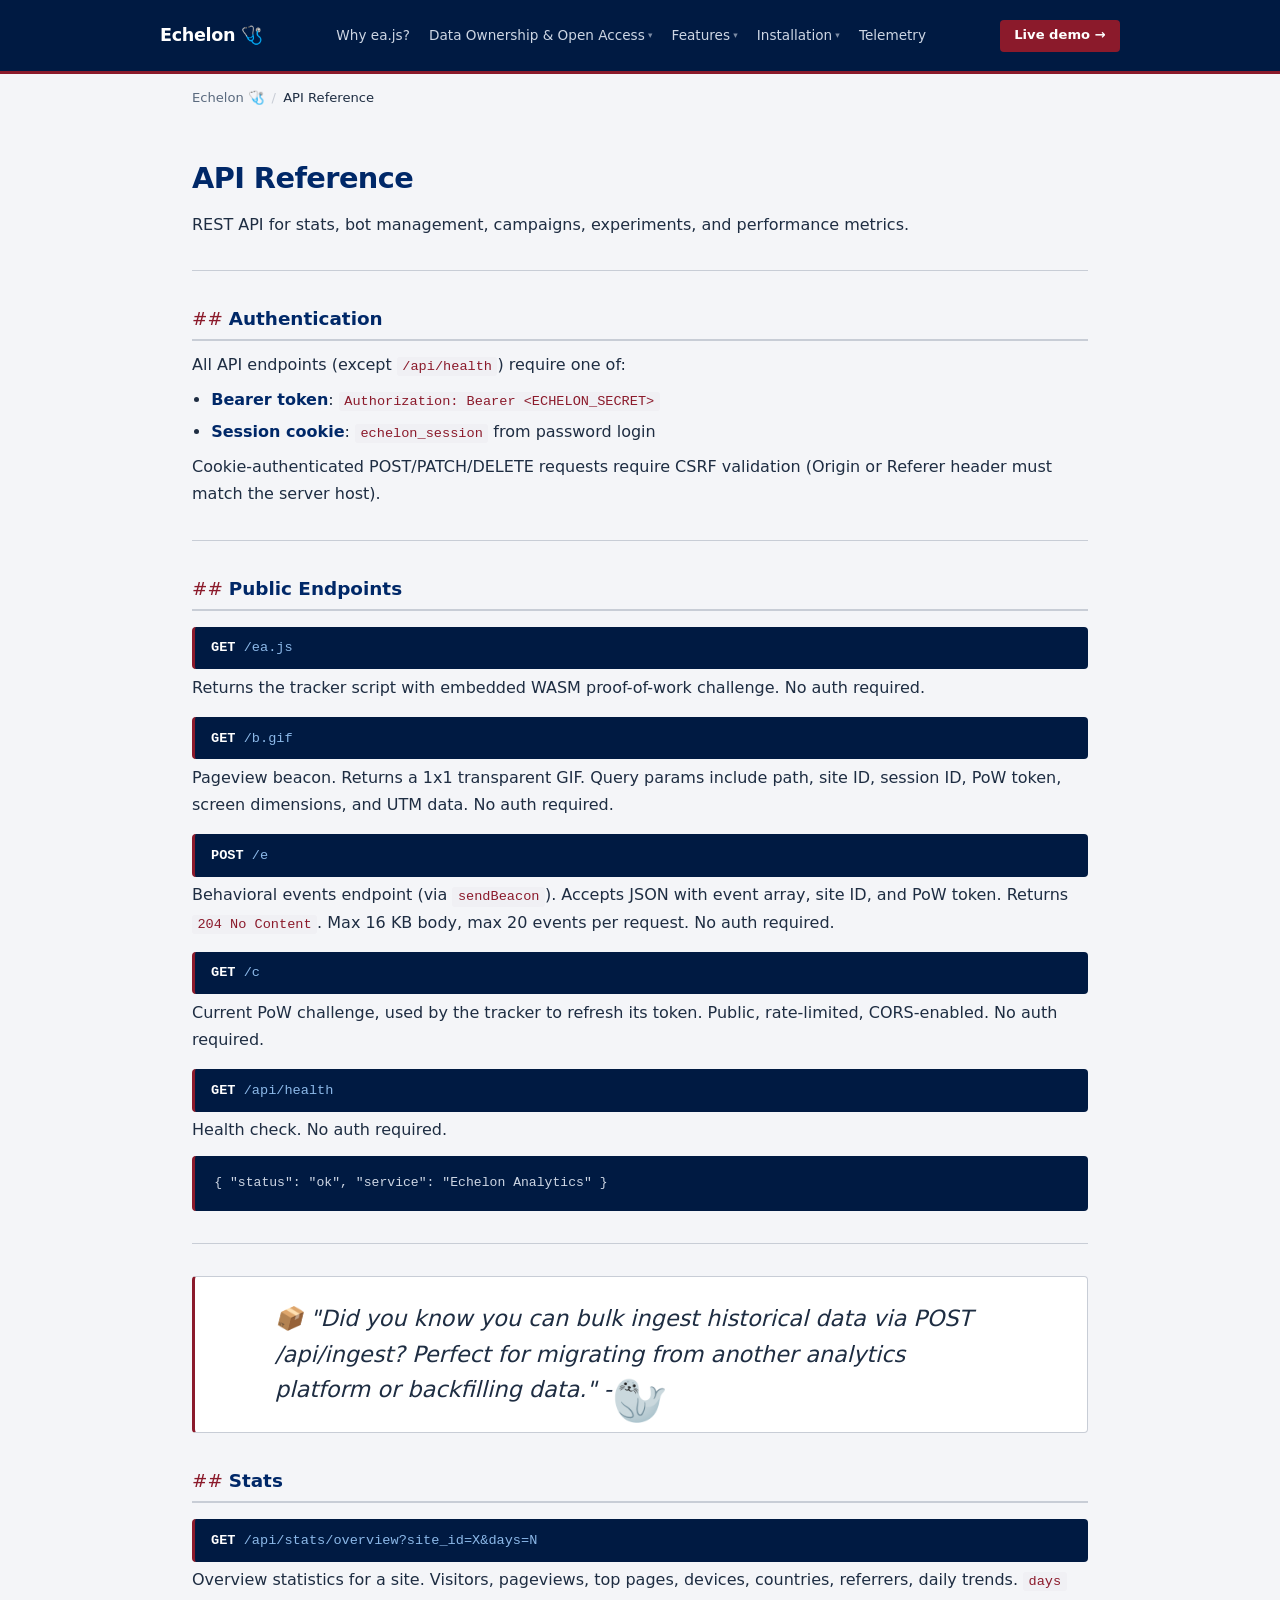
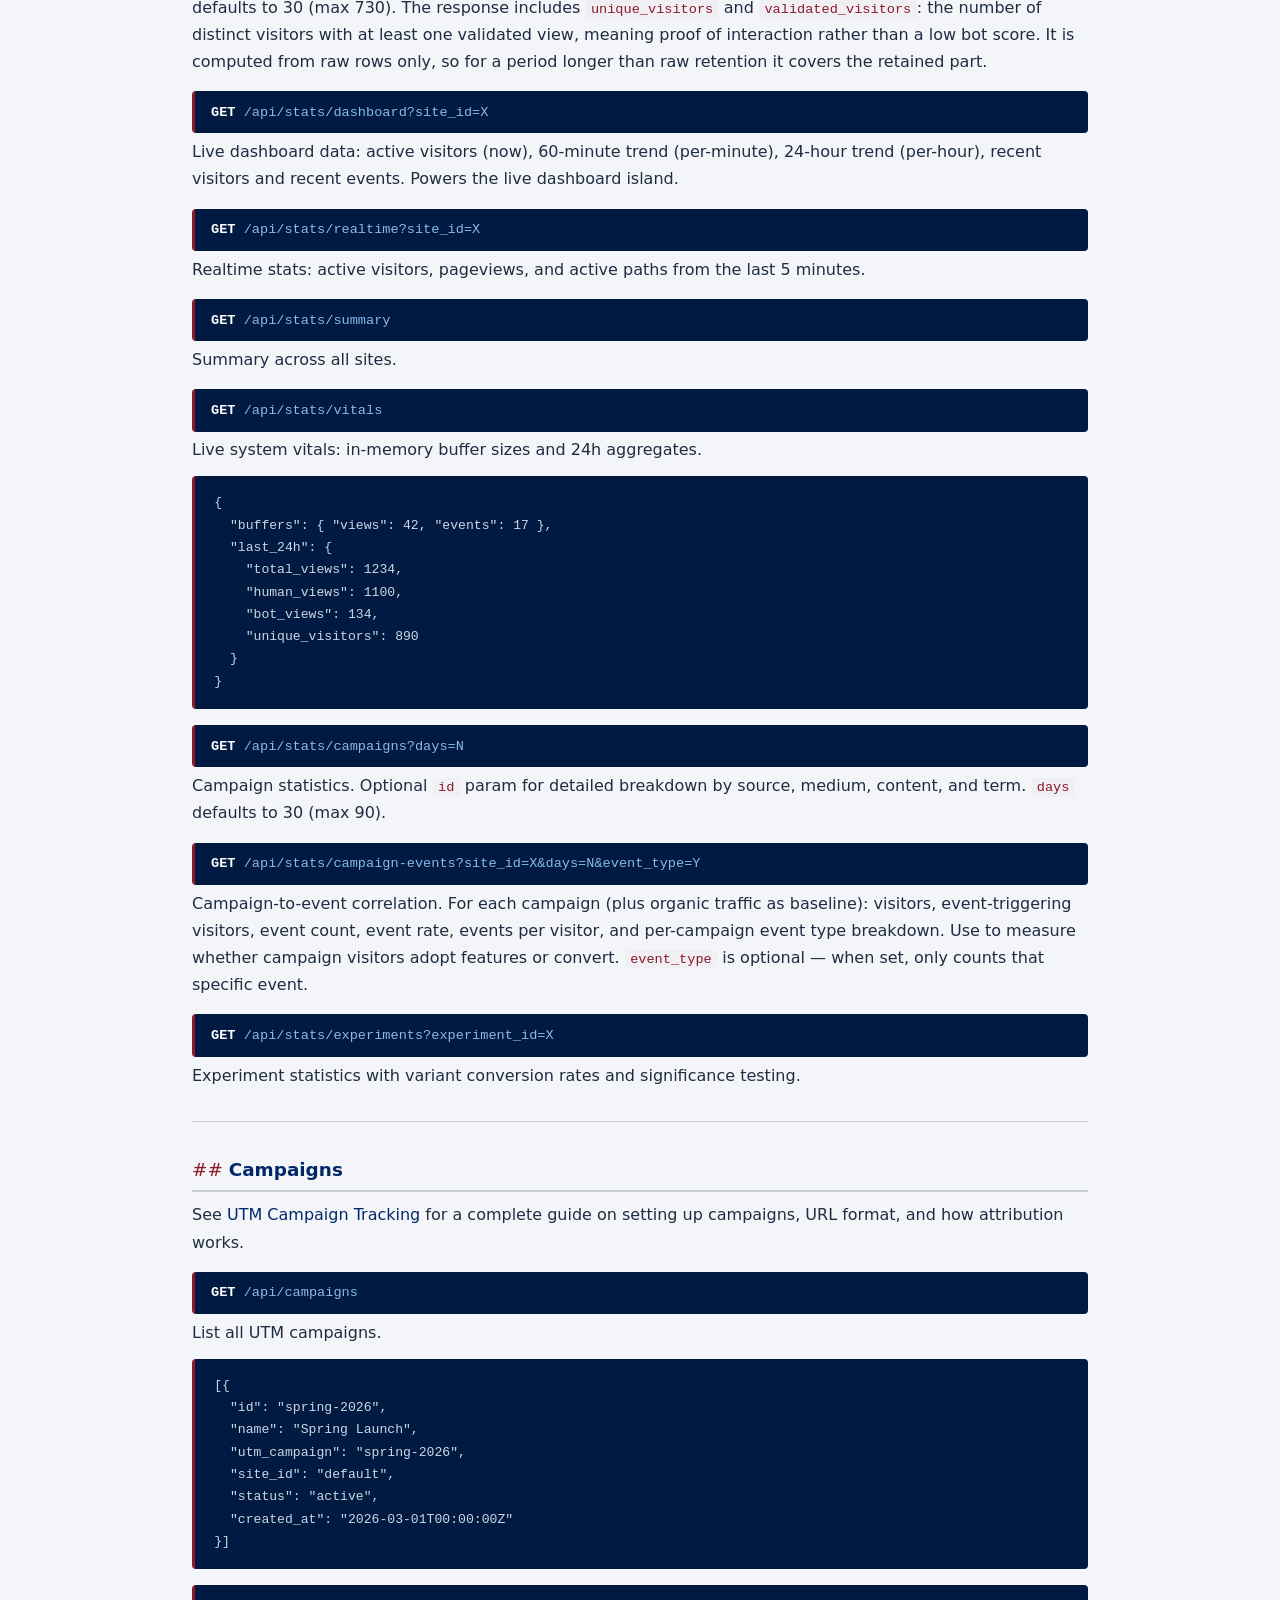
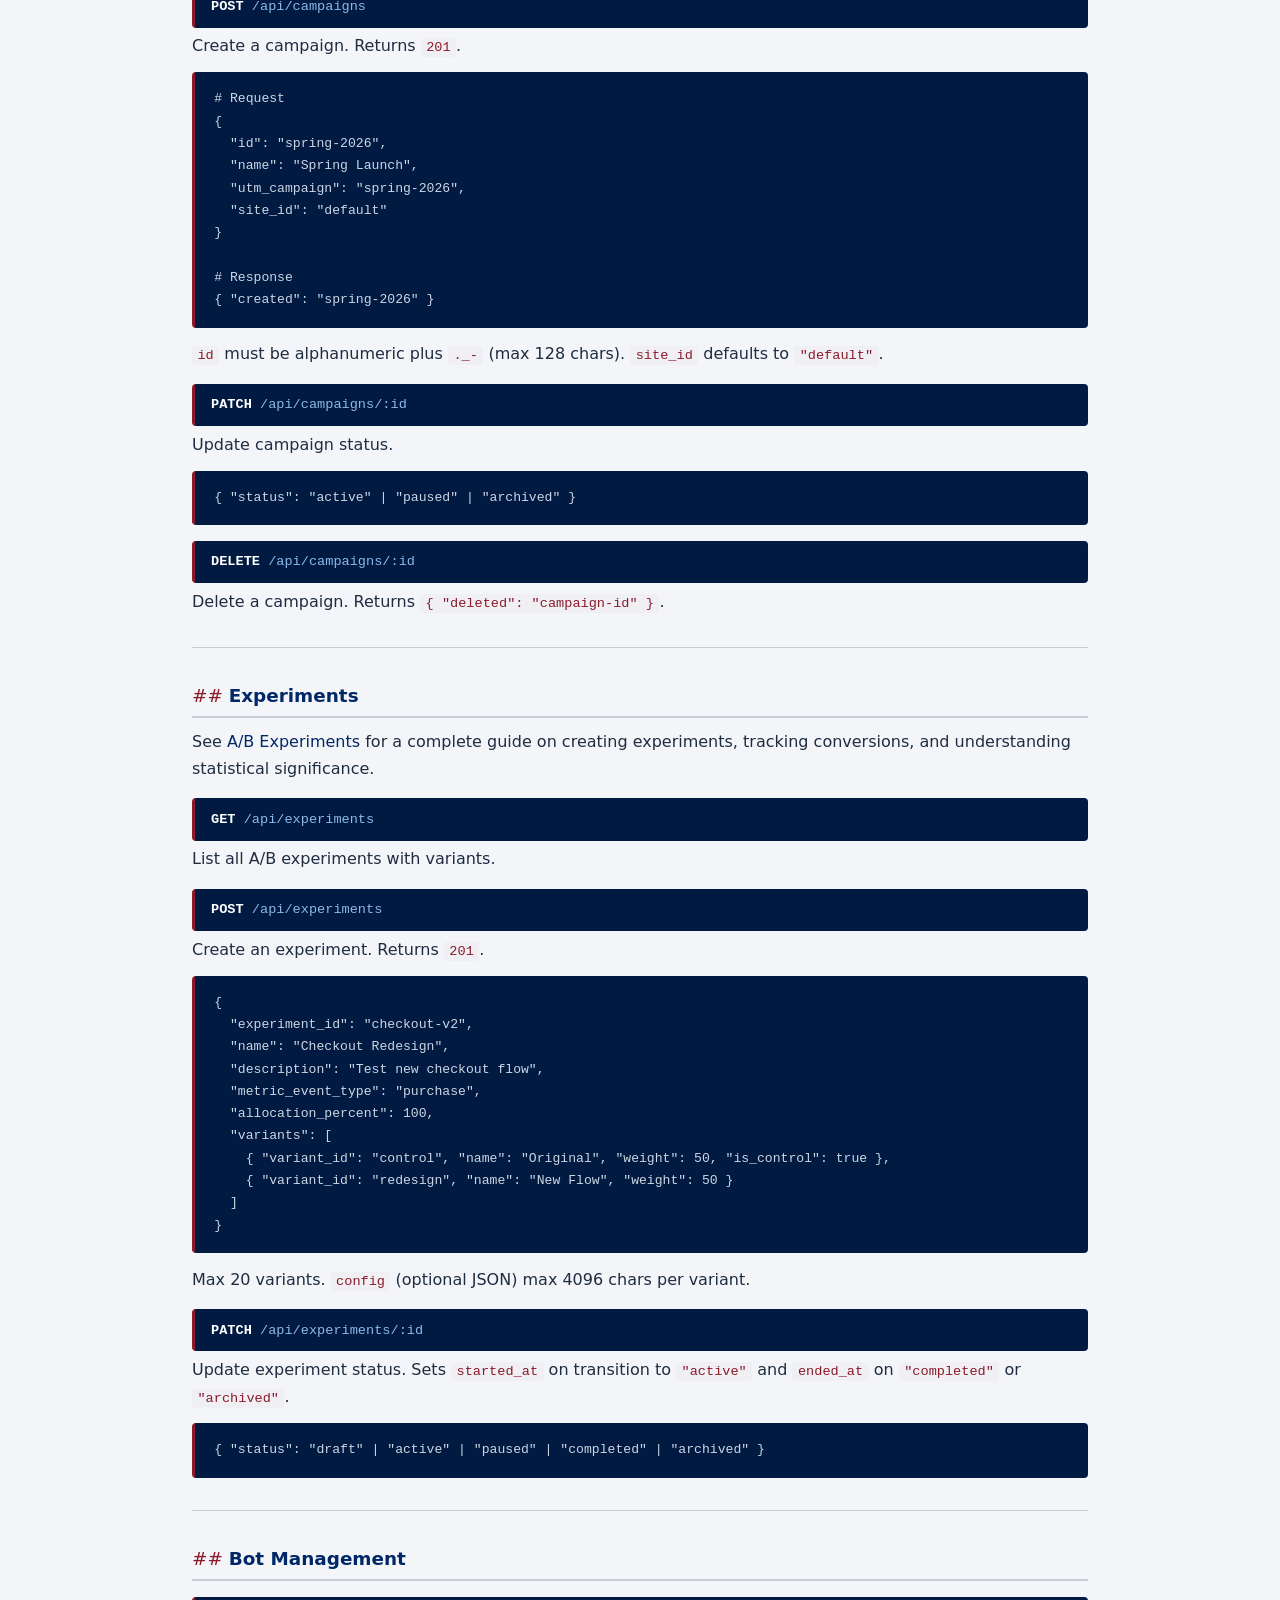
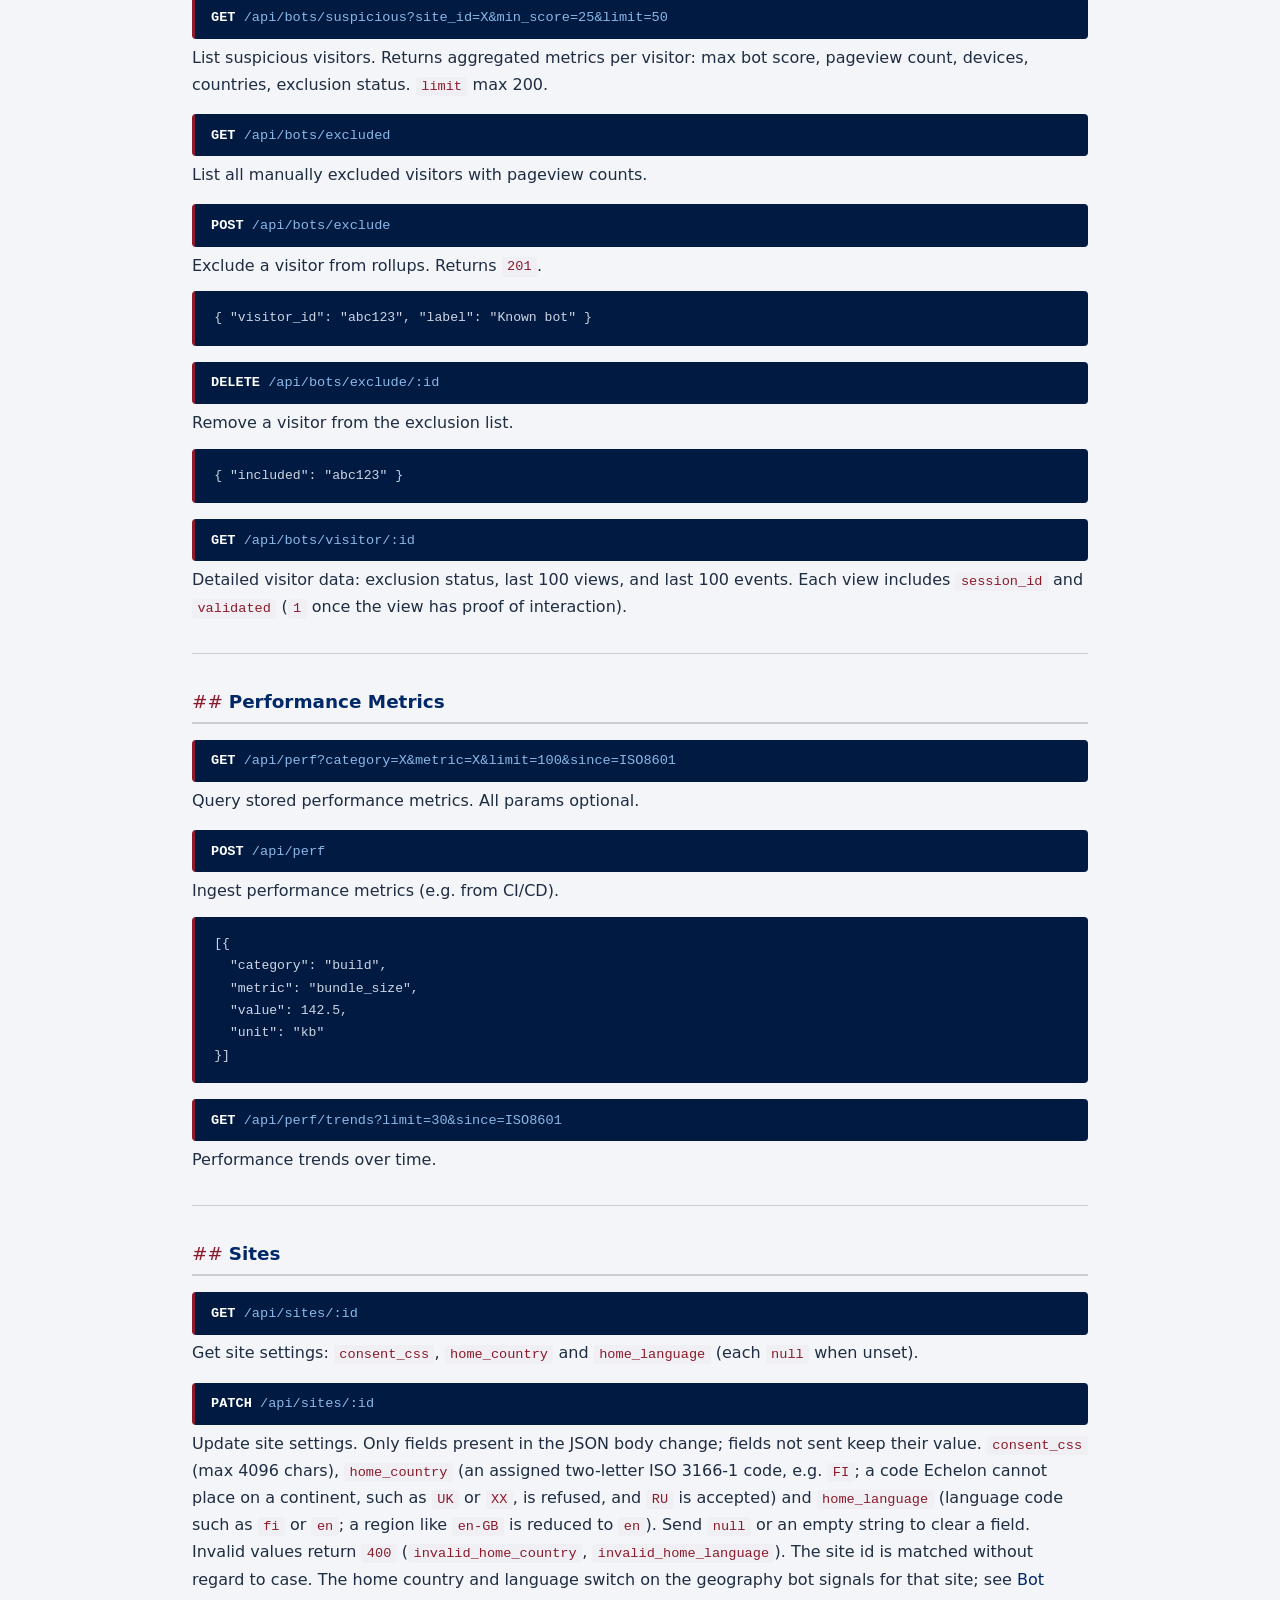
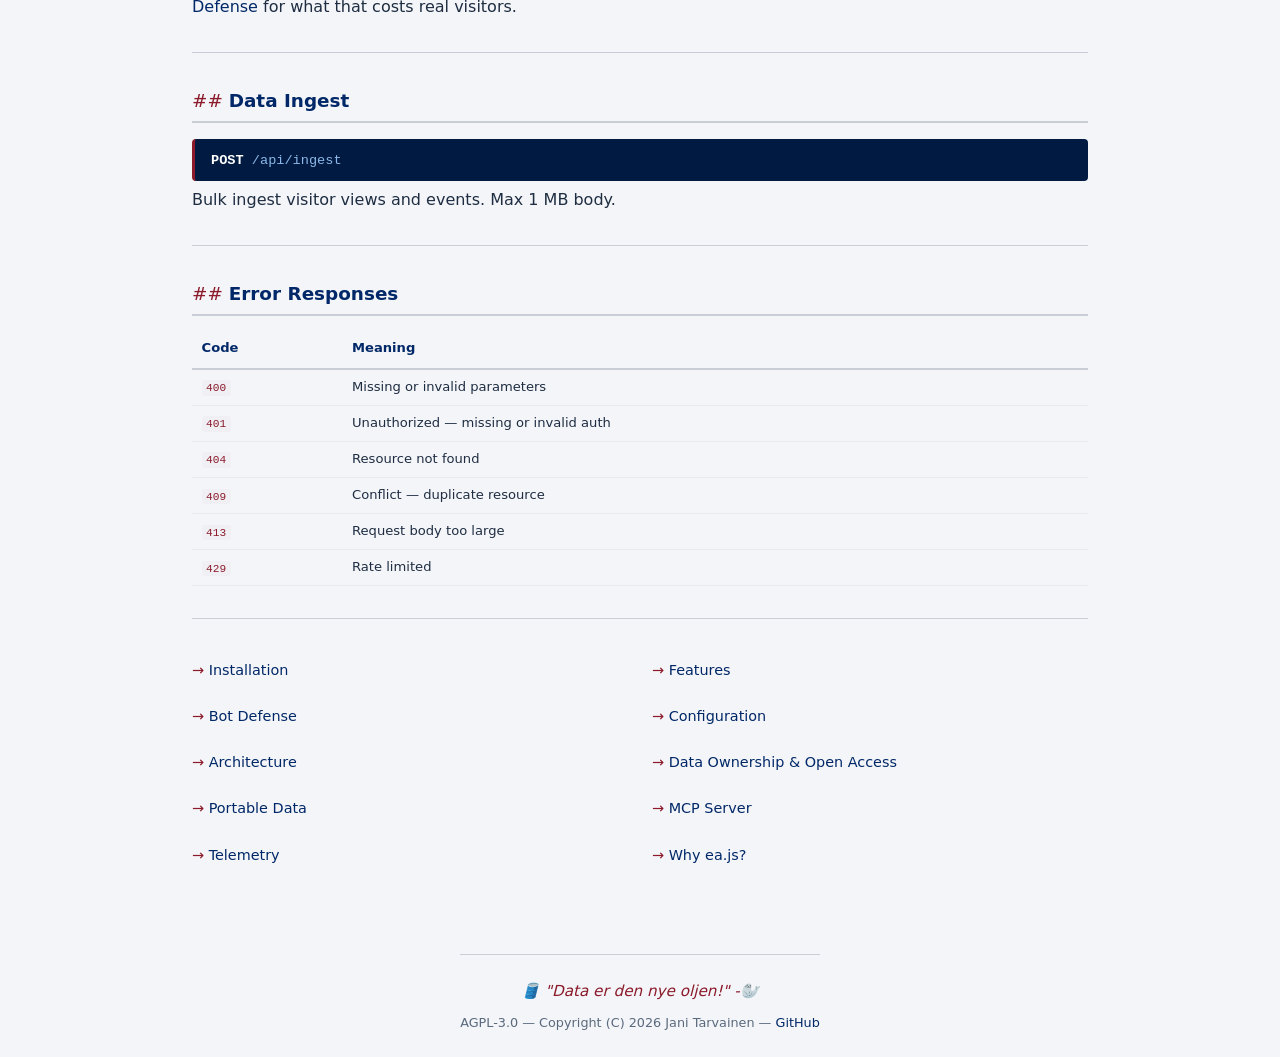
==== commit 95f5f931: "Release v0.11.0 — Bot defence: proof of interaction, engagement gate, session classifier, geography " ====
--- a/docs/api.html
+++ b/docs/api.html
@@ -84,6 +84,9 @@
 <div class="endpoint"><span class="method">POST</span> <span class="path">/e</span></div>
 <p>Behavioral events endpoint (via <code>sendBeacon</code>). Accepts JSON with event array, site ID, and PoW token. Returns <code>204 No Content</code>. Max 16 KB body, max 20 events per request. No auth required.</p>
 
+<div class="endpoint"><span class="method">GET</span> <span class="path">/c</span></div>
+<p>Current PoW challenge, used by the tracker to refresh its token. Public, rate-limited, CORS-enabled. No auth required.</p>
+
 <div class="endpoint"><span class="method">GET</span> <span class="path">/api/health</span></div>
 <p>Health check. No auth required.</p>
 <pre>{ "status": "ok", "service": "Echelon Analytics" }</pre>
@@ -95,7 +98,7 @@
 <h2>Stats</h2>
 
 <div class="endpoint"><span class="method">GET</span> <span class="path">/api/stats/overview?site_id=X&amp;days=N</span></div>
-<p>Overview statistics for a site. Visitors, pageviews, top pages, devices, countries, referrers, daily trends. <code>days</code> defaults to 30 (max 730).</p>
+<p>Overview statistics for a site. Visitors, pageviews, top pages, devices, countries, referrers, daily trends. <code>days</code> defaults to 30 (max 730). The response includes <code>unique_visitors</code> and <code>validated_visitors</code>: the number of distinct visitors with at least one validated view, meaning proof of interaction rather than a low bot score. It is computed from raw rows only, so for a period longer than raw retention it covers the retained part.</p>
 
 <div class="endpoint"><span class="method">GET</span> <span class="path">/api/stats/dashboard?site_id=X</span></div>
 <p>Live dashboard data: active visitors (now), 60-minute trend (per-minute), 24-hour trend (per-hour), recent visitors and recent events. Powers the live dashboard island.</p>
@@ -210,7 +213,7 @@
 <pre>{ "included": "abc123" }</pre>
 
 <div class="endpoint"><span class="method">GET</span> <span class="path">/api/bots/visitor/:id</span></div>
-<p>Detailed visitor data: exclusion status, last 100 views, and last 100 events.</p>
+<p>Detailed visitor data: exclusion status, last 100 views, and last 100 events. Each view includes <code>session_id</code> and <code>validated</code> (<code>1</code> once the view has proof of interaction).</p>
 
 <hr>
 
@@ -236,10 +239,10 @@
 <h2>Sites</h2>
 
 <div class="endpoint"><span class="method">GET</span> <span class="path">/api/sites/:id</span></div>
-<p>Get site settings (consent CSS).</p>
+<p>Get site settings: <code>consent_css</code>, <code>home_country</code> and <code>home_language</code> (each <code>null</code> when unset).</p>
 
 <div class="endpoint"><span class="method">PATCH</span> <span class="path">/api/sites/:id</span></div>
-<p>Update site consent CSS (max 4096 chars).</p>
+<p>Update site settings. Only fields present in the JSON body change; fields not sent keep their value. <code>consent_css</code> (max 4096 chars), <code>home_country</code> (an assigned two-letter ISO 3166-1 code, e.g. <code>FI</code>; a code Echelon cannot place on a continent, such as <code>UK</code> or <code>XX</code>, is refused, and <code>RU</code> is accepted) and <code>home_language</code> (language code such as <code>fi</code> or <code>en</code>; a region like <code>en-GB</code> is reduced to <code>en</code>). Send <code>null</code> or an empty string to clear a field. Invalid values return <code>400</code> (<code>invalid_home_country</code>, <code>invalid_home_language</code>). The site id is matched without regard to case. The home country and language switch on the geography bot signals for that site; see <a href="bot-defense.html">Bot Defense</a> for what that costs real visitors.</p>
 
 <hr>
 
